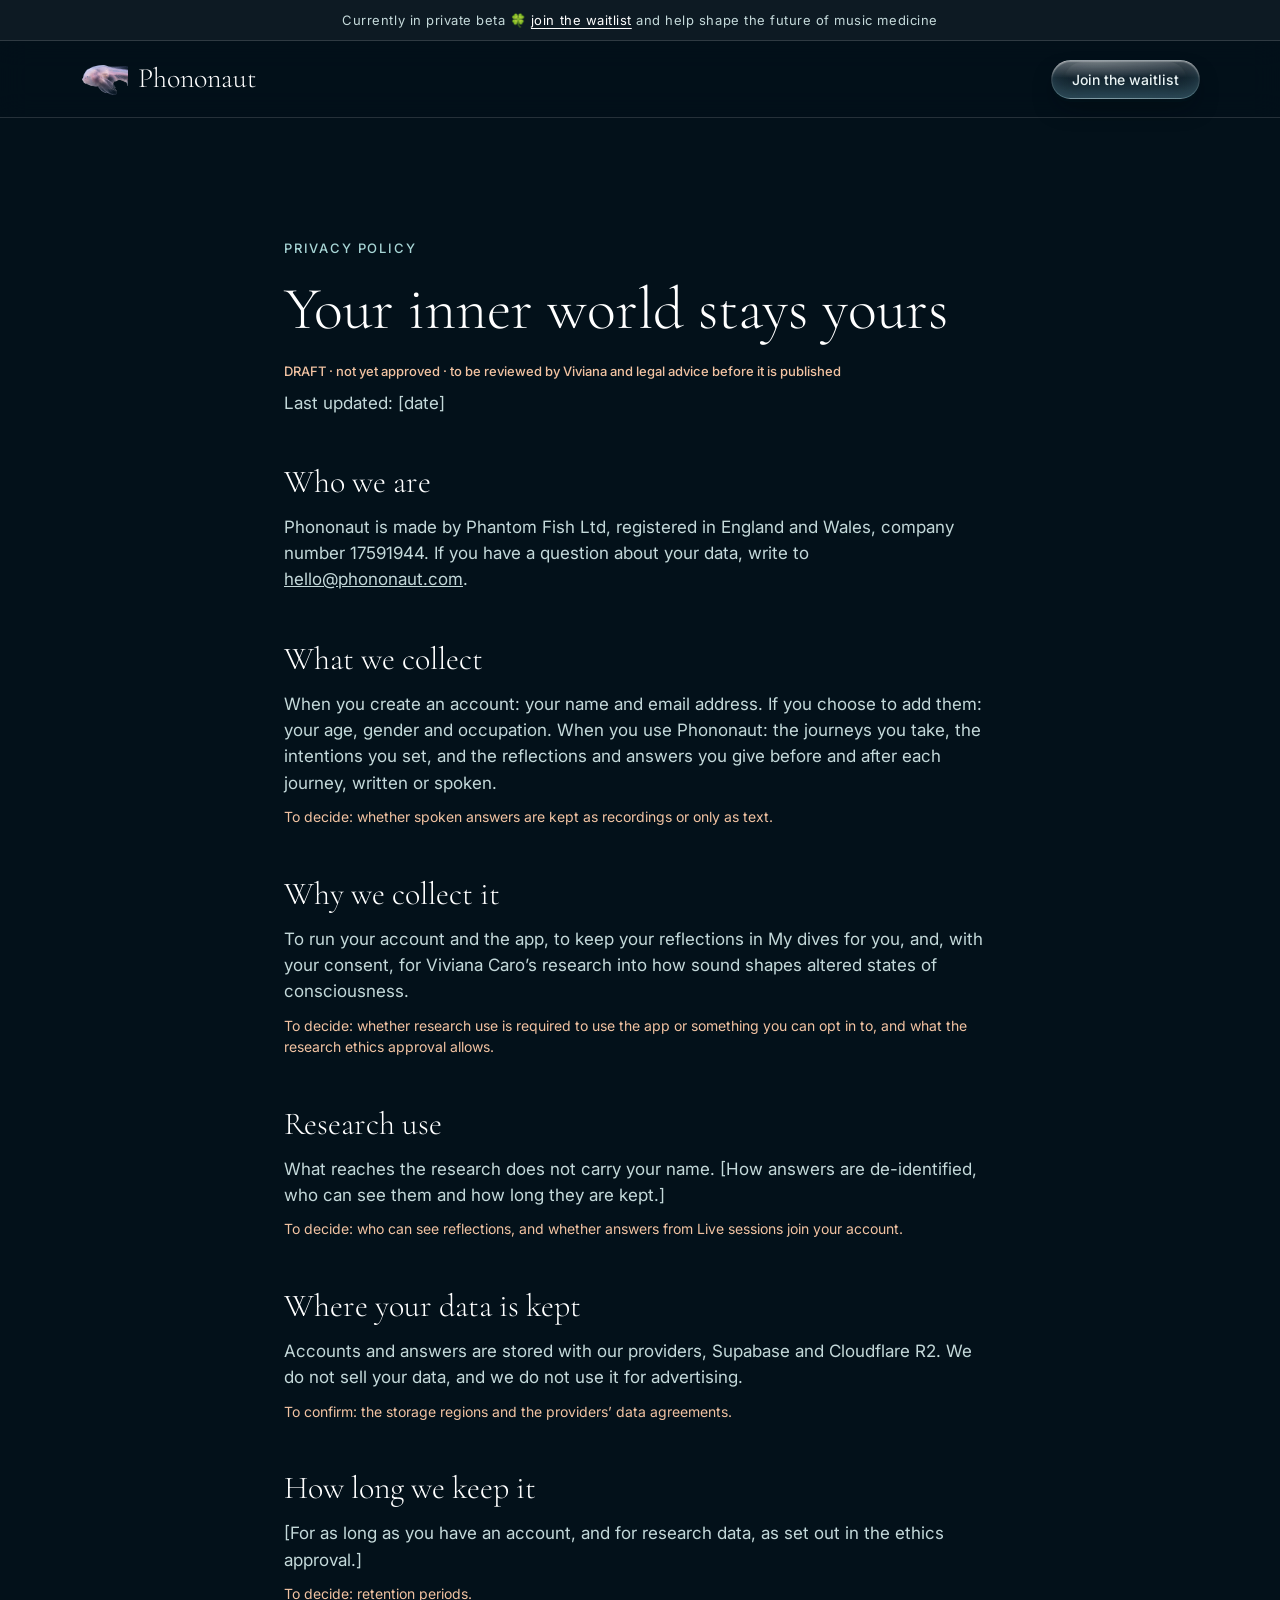
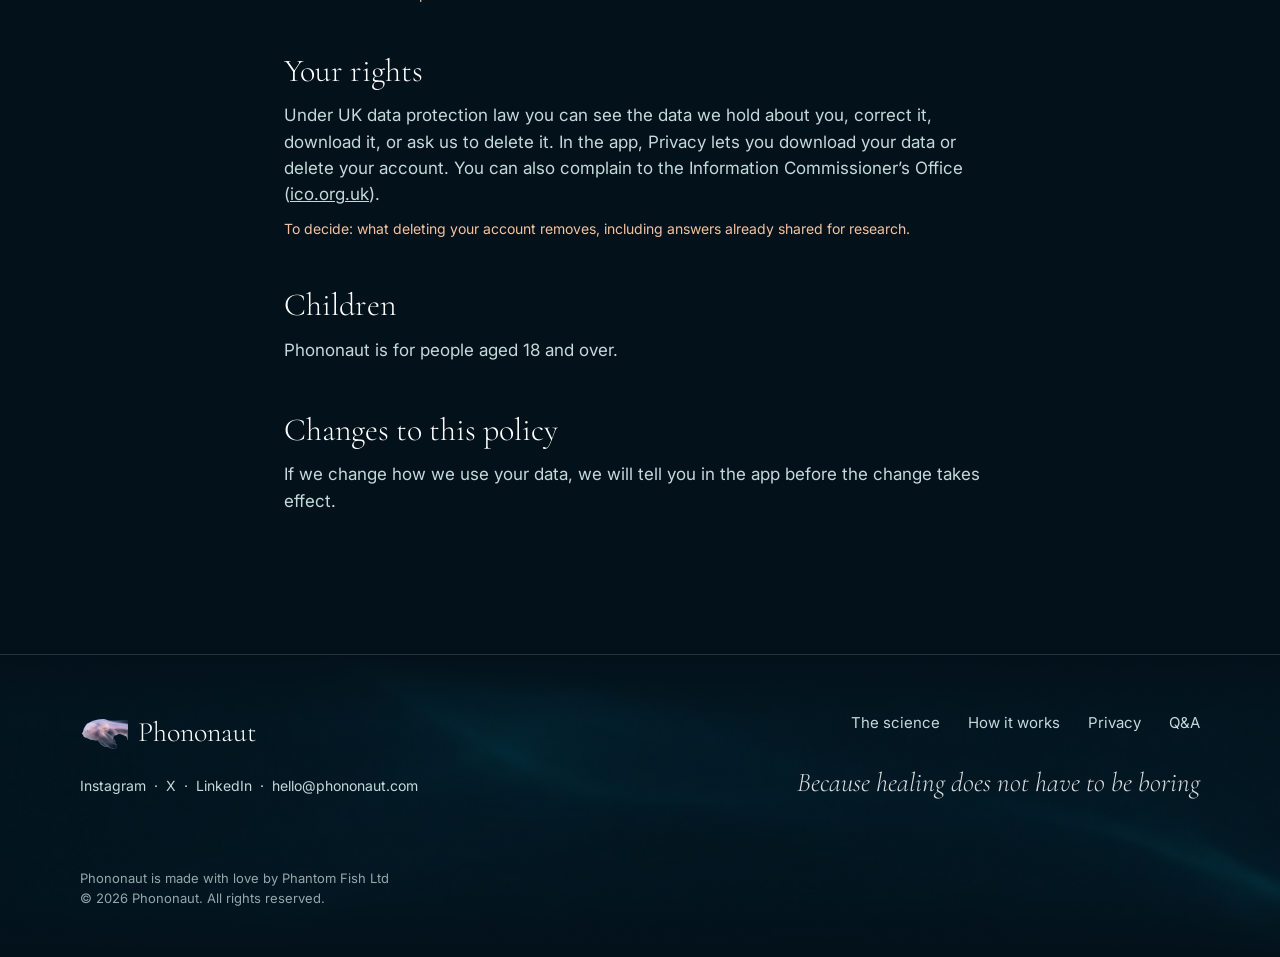
==== privacy.html @ af829df3 "Ripples on the hero's water: rings from a click, soft ones following the pointer" ====
<!doctype html>
<html lang="en-GB">
<head>
  <meta charset="utf-8">
  <meta name="viewport" content="width=device-width, initial-scale=1">
  <title>Privacy policy · Phononaut</title>
  <meta name="description" content="How Phononaut looks after your data.">
  <link rel="icon" href="images/half-fish.png">
  <link rel="preconnect" href="https://fonts.googleapis.com">
  <link rel="preconnect" href="https://fonts.gstatic.com" crossorigin>
  <link href="https://fonts.googleapis.com/css2?family=Cormorant+Garamond:ital,wght@0,300;1,300&family=Inter:wght@400;500&display=swap" rel="stylesheet">
  <link rel="stylesheet" href="styles.css?v=1795515883">
</head>
<body>

  <p class="banner">Currently in private beta 🍀 <a href="https://acousticstates.com/#waitlist">join the waitlist</a> and help shape the future of music medicine</p>

  <header class="nav">
    <div class="nav__inner">
      <a class="logo" href="index.html" aria-label="Phononaut, home">
        <img src="images/half-fish.png" alt="" width="48" height="32">
        <span>Phononaut</span>
      </a>
      <button type="button" class="button button--small" data-signup="waitlist">Join the waitlist</button>
    </div>
  </header>

  <main>

    <article class="policy">
      <p class="eyebrow">Privacy policy</p>
      <h1>Your inner world stays yours</h1>
      <p class="draft-flag">DRAFT · not yet approved · to be reviewed by Viviana and legal advice before it is published</p>
      <p style="margin-top:8px">Last updated: [date]</p>
      <h2>Who we are</h2>
      <p>Phononaut is made by Phantom Fish Ltd, registered in England and Wales, company number 17591944. If you have a question about your data, write to <a href="mailto:hello@phononaut.com">hello@phononaut.com</a>.</p>
      <h2>What we collect</h2>
      <p>When you create an account: your name and email address. If you choose to add them: your age, gender and occupation. When you use Phononaut: the journeys you take, the intentions you set, and the reflections and answers you give before and after each journey, written or spoken.</p>
      <p class="note">To decide: whether spoken answers are kept as recordings or only as text.</p>
      <h2>Why we collect it</h2>
      <p>To run your account and the app, to keep your reflections in My dives for you, and, with your consent, for Viviana Caro’s research into how sound shapes altered states of consciousness.</p>
      <p class="note">To decide: whether research use is required to use the app or something you can opt in to, and what the research ethics approval allows.</p>
      <h2>Research use</h2>
      <p>What reaches the research does not carry your name. [How answers are de-identified, who can see them and how long they are kept.]</p>
      <p class="note">To decide: who can see reflections, and whether answers from Live sessions join your account.</p>
      <h2>Where your data is kept</h2>
      <p>Accounts and answers are stored with our providers, Supabase and Cloudflare R2. We do not sell your data, and we do not use it for advertising.</p>
      <p class="note">To confirm: the storage regions and the providers’ data agreements.</p>
      <h2>How long we keep it</h2>
      <p>[For as long as you have an account, and for research data, as set out in the ethics approval.]</p>
      <p class="note">To decide: retention periods.</p>
      <h2>Your rights</h2>
      <p>Under UK data protection law you can see the data we hold about you, correct it, download it, or ask us to delete it. In the app, Privacy lets you download your data or delete your account. You can also complain to the Information Commissioner’s Office (<a href="https://ico.org.uk">ico.org.uk</a>).</p>
      <p class="note">To decide: what deleting your account removes, including answers already shared for research.</p>
      <h2>Children</h2>
      <p>Phononaut is for people aged 18 and over.</p>
      <h2>Changes to this policy</h2>
      <p>If we change how we use your data, we will tell you in the app before the change takes effect.</p>
    </article>
  </main>

  <footer class="footer">
    <div class="footer__inner">
      <div>
        <a class="logo" href="index.html"><img src="images/half-fish.png" alt="" width="48" height="32"><span>Phononaut</span></a>
        <p class="footer__social"><a href="#">Instagram</a> &nbsp;·&nbsp; <a href="#">X</a> &nbsp;·&nbsp; <a href="#">LinkedIn</a> &nbsp;·&nbsp; <a href="mailto:hello@phononaut.com">hello@phononaut.com</a></p>
      </div>
      <div class="footer__right">
        <nav class="footer__cols" aria-label="Footer">
        <div class="footer__links"><a href="index.html#science">The science</a><a href="index.html#how">How it works</a><a href="privacy.html">Privacy</a><a href="qa.html">Q&amp;A</a></div>
      </nav>
        <p class="footer__tagline">Because healing does not have to be boring</p>
      </div>
      <p class="footer__company">Phononaut is made with love by Phantom Fish Ltd<br>© 2026 Phononaut. All rights reserved.</p>
    </div>
  </footer>


  <dialog class="signup" id="signup" aria-labelledby="signup-title">
    <form class="signup__form" id="signup-form" action="https://formspree.io/f/moedpyzq" method="POST" novalidate>
      <button type="button" class="signup__close" id="signup-close" aria-label="Close">×</button>
      <p class="eyebrow" id="signup-eyebrow">Private beta</p>
      <h2 id="signup-title">Join the waitlist</h2>
      <p class="signup__lead" id="signup-lead">Leave your email and we’ll let you know when there is a place for you.</p>
      <input type="hidden" name="list" id="signup-list" value="Waitlist">
      <input type="hidden" name="_subject" id="signup-subject" value="New Phononaut waitlist sign-up">
      <label class="signup__label" for="signup-email">Email</label>
      <input class="signup__input" type="email" id="signup-email" name="email" autocomplete="email" required placeholder="you@example.com">
      <p class="signup__error" id="signup-error" role="alert"></p>
      <button class="button signup__submit" type="submit" id="signup-submit">Join the waitlist</button>
      <p class="signup__done" id="signup-done" role="status" hidden>Thank you, you’re on the list.</p>
    </form>
  </dialog>
  <script src="script.js?v=1795515883"></script>
</body>
</html>
---- styles.css ----
/* Phononaut · built from the Figma frame "Option no video" (page "Final Websites"). */

:root {
  --sea: #03111a;
  --sea-2: #061a26;
  --card: rgba(8, 26, 36, .62);
  --line: rgba(255, 255, 255, .14);
  --white: #ffffff;
  --body: #c4d9da;
  --accent: #a8d6d6;
  --draft: #f2c3a2;
  --serif: "Cormorant Garamond", Georgia, serif;
  --sans: "Inter", system-ui, sans-serif;
  --wide: 1240px;
}

* { box-sizing: border-box; }
html { scroll-behavior: smooth; }
body {
  margin: 0;
  background: var(--sea);
  color: var(--body);
  font-family: var(--sans);
  font-size: 17px;
  line-height: 1.55;
  -webkit-font-smoothing: antialiased;
  overflow-x: hidden;
}
h1, h2, h3, p { margin: 0; font-weight: 400; }
h1, h2, h3 { font-family: var(--serif); font-weight: 300; color: var(--white); line-height: 1.12; }
a { color: inherit; }
img { display: block; max-width: 100%; height: auto; }
em { font-style: italic; }
.inline-link { color: var(--accent); text-underline-offset: 3px; text-decoration-color: rgba(168,214,214,.5); }
.inline-link:hover { text-decoration-color: var(--accent); }

.wrap { width: 100%; max-width: var(--wide); margin: 0 auto; padding: 0 24px; }
.eyebrow { font-size: 13px; font-weight: 500; letter-spacing: .14em; text-transform: uppercase; color: var(--accent); }
.centre { text-align: center; }
.section { padding: 140px 0; }
.section__head { display: flex; flex-direction: column; align-items: center; gap: 18px; text-align: center; margin-bottom: 64px; }
.section__head h2 { font-size: 52px; }
.section__head p { max-width: 820px; font-size: 18px; }

/* Buttons */
.buttons { display: flex; flex-wrap: wrap; gap: 12px; }
.button, .arrow, .faq-toggle__arrow {
  --glass:
    radial-gradient(60% 50% at 30% 0%, rgba(255,255,255,.18), rgba(255,255,255,0) 100%),
    linear-gradient(to bottom, rgba(255,255,255,.22) 0%, rgba(191,235,242,.06) 45%, rgba(153,217,229,.12) 100%);
}
.button {
  position: relative;
  display: inline-flex; align-items: center; gap: 8px;
  padding: 14px 26px; border-radius: 999px;
  font-size: 16px; font-weight: 500; text-decoration: none; white-space: nowrap;
  color: #eaf4f5;
  background: var(--glass);
  border: 1px solid transparent;
  background-clip: padding-box;
  backdrop-filter: blur(28px) saturate(140%); -webkit-backdrop-filter: blur(28px) saturate(140%);
  --depth:
    inset 0 1px 1px rgba(255,255,255,.3),
    inset 0 -6px 14px rgba(153,229,255,.14),
    0 3px 0 rgba(0,20,30,.45),
    0 12px 24px -8px rgba(0,8,14,.6);
  box-shadow: var(--depth);
  transition: transform .15s ease, box-shadow .15s ease, background .2s ease;
}
/* a glossy highlight across the top half, like a curved glass lens */
.button::after, .arrow::after {
  content: ""; position: absolute; left: 8%; right: 8%; top: 1px; height: 52%; border-radius: 999px 999px 60% 60% / 999px 999px 40% 40%; pointer-events: none;
  background: linear-gradient(to bottom, rgba(255,255,255,.07), rgba(255,255,255,0) 80%);
}
.button:active, .arrow:active { transform: translateY(3px); box-shadow: inset 0 2px 1px rgba(255,255,255,.4), inset 0 -2px 6px rgba(0,30,45,.5), 0 1px 0 rgba(0,20,30,.55), 0 6px 14px -6px rgba(0,8,14,.7); }
/* the glass edge: bright at the top, fading, with a cool glint at the bottom */
.button::before, .arrow::before {
  content: ""; position: absolute; inset: -1px; border-radius: inherit; padding: 1px; pointer-events: none;
  background: linear-gradient(to bottom, rgba(255,255,255,.55), rgba(255,255,255,.12) 50%, rgba(178,242,255,.35));
  -webkit-mask: linear-gradient(#000 0 0) content-box, linear-gradient(#000 0 0); -webkit-mask-composite: xor; mask-composite: exclude;
}
button.button { font-family: inherit; cursor: pointer; }
.button:hover { transform: translateY(-2px); box-shadow: var(--depth), 0 0 22px rgba(153,229,255,.18); }
/* the main action is a brighter glass */
.button:not(.button--outline) { background: radial-gradient(60% 50% at 30% 0%, rgba(255,255,255,.2), rgba(255,255,255,0) 100%), linear-gradient(to bottom, rgba(255,255,255,.26) 0%, rgba(191,235,242,.1) 45%, rgba(153,217,229,.18) 100%); }
.button--small { padding: 10px 20px; font-size: 14px; }
.button:focus-visible, .arrow:focus-visible, summary:focus-visible { outline: 2px solid var(--accent); outline-offset: 3px; }

/* Banner and menu bar */
.banner { text-align: center; font-size: 13px; letter-spacing: .04em; color: var(--body); padding: 10px 16px; background: rgba(255,255,255,.04); border-bottom: 1px solid var(--line); }
.banner a { color: var(--white); text-underline-offset: 3px; }
.nav { position: sticky; top: 0; z-index: 20; background: rgba(3, 17, 26, .82); backdrop-filter: blur(14px); -webkit-backdrop-filter: blur(14px); border-bottom: 1px solid var(--line); }
.nav__inner { display: flex; align-items: center; justify-content: space-between; height: 76px; max-width: 1440px; margin: 0 auto; padding: 0 80px; }
.logo { display: inline-flex; align-items: center; gap: 10px; text-decoration: none; }
.logo img { width: 48px; }
.logo span { font-family: var(--serif); font-weight: 300; font-size: 28px; color: var(--white); }

/* Hero */
.hero { position: relative; min-height: 820px; display: flex; align-items: center; overflow: hidden; background: url("images/water.jpg?v=1795513980") center / cover no-repeat; }
.hero__ripple { position: absolute; inset: 0; width: 100%; height: 100%; z-index: 0; display: block; }
.hero__phones { position: absolute; inset: 0; z-index: 1; pointer-events: none; background: url("images/hero-phones.png?v=2") right -30px center / auto 96% no-repeat; }
.hero::after { z-index: 1; }
.hero__words { z-index: 2 !important; }
.hero::after { content: ""; position: absolute; inset: auto 0 0 0; height: 260px; background: linear-gradient(to bottom, rgba(3,17,26,0), var(--sea)); pointer-events: none; }
.hero__words { position: relative; z-index: 1; max-width: 1440px; width: 100%; margin: 0 auto; padding: 0 80px; }
.hero h1 { font-size: 76px; max-width: 700px; }
.hero__sub { margin: 22px 0 36px; font-size: 21px; }

/* Science moments */
.lead { font-size: 56px; text-align: center; padding-top: 120px; }
.science { position: relative; padding: 90px 0 140px; }
.science__grid { display: grid; grid-template-columns: 1fr 1fr; gap: 88px; align-items: stretch; }
.science__felt { display: flex; flex-direction: column; padding-top: 44px; }
.science__felt h3 { font-size: 34px; line-height: 1.2; margin-bottom: 0; }
.science__moment { font-family: var(--serif); font-weight: 300; font-size: 56px; line-height: 1.1; color: var(--white); margin-top: 24px; display: flex; align-items: flex-start; }
.science__felt .progress { margin-top: auto; }
.progress { display: flex; align-items: center; gap: 22px; margin-top: 36px; font-size: 13px; }
.progress__dashes { display: flex; gap: 6px; flex: none; width: 74px; }
#count { display: inline-block; flex: none; width: 4.4em; font-variant-numeric: tabular-nums; white-space: nowrap; }
.progress__dashes span { width: 10px; height: 2px; background: rgba(255,255,255,.3); transition: width .3s ease, background .3s ease; }
.progress__dashes span.is-on { width: 26px; background: var(--white); }
.arrows { display: flex; gap: 10px; margin-left: 20px; }
.arrow { position: relative; width: 40px; height: 40px; border-radius: 50%; border: 0; background: var(--glass); backdrop-filter: blur(28px); -webkit-backdrop-filter: blur(28px); --depth: inset 0 1px 1px rgba(255,255,255,.3), inset 0 -6px 14px rgba(153,229,255,.14), 0 3px 0 rgba(0,20,30,.45), 0 10px 20px -8px rgba(0,8,14,.6); box-shadow: var(--depth); color: #eaf4f5; font-size: 18px; cursor: pointer; }
.arrow:hover { box-shadow: var(--depth), 0 0 18px rgba(153,229,255,.2); }
.deck { position: relative; display: flex; }
.deck .card { flex: 1; display: flex; flex-direction: column; }
.card__science { flex: 1; }
.link-arrow { position: absolute; z-index: 2; left: -72px; top: 146px; width: 85px; height: 18px; color: var(--white); opacity: .9; }
.card { position: relative; z-index: 1; padding: 44px 48px; border-radius: 24px; border: 0;
  background:
    radial-gradient(70% 45% at 25% 0%, rgba(255,255,255,.14), rgba(255,255,255,0) 100%),
    linear-gradient(to bottom, rgba(120,190,210,.20) 0%, rgba(20,48,62,.78) 40%, rgba(12,34,46,.88) 100%);
  backdrop-filter: blur(24px) saturate(140%); -webkit-backdrop-filter: blur(24px) saturate(140%);
  box-shadow:
    inset 0 2px 1px rgba(255,255,255,.35),
    inset 0 -6px 14px rgba(0,30,45,.55),
    inset 0 -18px 30px rgba(153,229,255,.08),
    0 3px 0 rgba(140,205,220,.22),
    0 7px 0 rgba(0,20,30,.6),
    0 30px 50px -14px rgba(0,8,14,.85);
}
.card::before {
  content: ""; position: absolute; inset: 0; border-radius: inherit; padding: 1px; pointer-events: none;
  background: linear-gradient(to bottom, rgba(255,255,255,.6), rgba(255,255,255,.12) 45%, rgba(178,242,255,.35));
  -webkit-mask: linear-gradient(#000 0 0) content-box, linear-gradient(#000 0 0); -webkit-mask-composite: xor; mask-composite: exclude;
}
.card h3 { font-size: 34px; padding-bottom: 22px; border-bottom: 1px solid var(--line); }
.card__science { margin: 24px 0; font-size: 24px; color: var(--accent); min-height: 2.6em; }
.wave { display: flex; align-items: center; gap: 3px; height: 40px; }
.paper { margin-top: 22px; padding-top: 16px; border-top: 1px solid var(--line); font-size: 13px; line-height: 1.5; min-height: 5.6em; }
.paper__label { display: block; margin-bottom: 4px; font-size: 11px; font-weight: 500; letter-spacing: .14em; text-transform: uppercase; color: var(--accent); }
.paper a { color: var(--body); text-decoration: none; }
.paper a:hover { color: var(--white); text-decoration: underline; text-underline-offset: 3px; }
.card { transition: opacity .25s ease, transform .25s ease; }
.card.is-changing { opacity: 0; transform: translateX(16px); }
.wave span { flex: 1; background: rgba(168, 214, 214, .55); border-radius: 2px; }

/* How it works */
.steps { display: flex; flex-direction: column; gap: 24px; }
.step { display: grid; grid-template-columns: 1fr 1.2fr; gap: 24px; }
.step--flip { grid-template-columns: 1.2fr 1fr; }
.step--flip .step__picture { order: 2; }
.step__picture { border-radius: 24px; overflow: hidden; background: var(--sea-2); }
.step__picture img { width: 100%; height: 100%; object-fit: cover; }
.step__picture--print { position: relative; }
.step__picture .fingerprint { position: absolute; left: 50%; top: 50%; width: auto; height: 72%; object-fit: contain; transform: translate(-50%, -50%); filter: drop-shadow(0 0 24px rgba(0, 230, 230, .35)); }
.step__card { display: flex; flex-direction: column; justify-content: center; gap: 18px; padding: 56px; border-radius: 24px; border: 1px solid var(--line); background: var(--card); }
.step__card h3 { font-size: 44px; }
.beta { display: flex; align-items: flex-start; gap: 12px; margin-top: 14px; font-size: 14px; }
.beta__tag { flex: none; padding: 3px 10px; border-radius: 999px; border: 1px solid var(--line); background: rgba(255,255,255,.06); color: var(--white); font-size: 11px; font-weight: 500; letter-spacing: .12em; }

/* Doses */
.doses { display: grid; grid-template-columns: repeat(3, 1fr); gap: 24px; padding: 48px; border-radius: 24px; border: 1px solid var(--line); background: var(--card); text-align: center; }
.dose img { width: 260px; margin: 0 auto 14px; }
.dose h3 { font-size: 34px; }
.dose p { font-size: 15px; margin-top: 8px; }
.dose--soon img, .dose--soon h3 { opacity: .55; }
.soon { display: block; margin-top: 10px; font-size: 11px; letter-spacing: .14em; color: var(--body); }

.statement { padding: 72px 0; text-align: center; }
.statement p { font-family: var(--serif); font-weight: 300; color: var(--white); font-size: 48px; line-height: 1.12; max-width: 1000px; margin: 0 auto; }
.statement--big p { font-size: 64px; }
.statement p.statement__small { margin-top: 22px; font-family: var(--sans); font-size: 18px; line-height: 1.5; color: var(--body); }

/* Photos */
.photos { display: grid; grid-template-columns: repeat(4, 1fr); grid-template-rows: 232px 232px 220px; gap: 16px; }
.photos img { width: 100%; height: 100%; object-fit: cover; border-radius: 18px; }
.photos .big { grid-column: 1 / span 3; grid-row: 1 / span 2; }

/* Voices */
.voices { position: relative; }
.voices__row { display: flex; gap: 24px; overflow-x: auto; scroll-snap-type: x mandatory; padding: 8px max(24px, calc((100vw - var(--wide)) / 2 + 24px)); scrollbar-width: none; scroll-padding-inline: max(24px, calc((100vw - var(--wide)) / 2 + 24px)); }
.voices__row::-webkit-scrollbar { display: none; }
.quote { margin: 0; flex: 0 0 360px; scroll-snap-align: start; display: flex; flex-direction: column; justify-content: space-between; gap: 28px; padding: 32px; border-radius: 24px; border: 1px solid var(--line); background: var(--card); }
.quote p { font-family: var(--serif); font-weight: 300; font-size: 22px; line-height: 1.35; color: var(--white); }
.quote cite { font-style: normal; font-size: 13px; }
.voices__fade { position: absolute; top: 0; right: 0; bottom: 0; width: 200px; background: linear-gradient(to right, rgba(3,17,26,0), var(--sea) 80%); pointer-events: none; }
.voices__fade--left { left: 0; right: auto; background: linear-gradient(to left, rgba(3,17,26,0), var(--sea) 80%); opacity: 0; transition: opacity .3s ease; }
.voices.is-scrolled .voices__fade--left { opacity: 1; }
.voices .arrow { position: absolute; right: 56px; top: 50%; transform: translateY(-50%); width: 56px; height: 56px; font-size: 22px; z-index: 2; }
.voices .arrow--left { right: auto; left: 56px; }
.voices .arrow[disabled] { opacity: .35; cursor: default; }

/* About me */
.about { display: grid; grid-template-columns: 1fr 446px; gap: 40px; align-items: stretch; }
.about__card { padding: 57px; border-radius: 24px; border: 1px solid var(--line); background: var(--card); display: flex; flex-direction: column; gap: 20px; }
.about__card h2 { font-size: 40px; }
.about__card p { font-size: 16px; }
.about__photo { border-radius: 24px; width: 100%; height: 100%; object-fit: cover; }

/* Artists, privacy */
.artists, .privacy { text-align: center; display: flex; flex-direction: column; align-items: center; gap: 20px; }
.artists h2 { font-size: 52px; }
.artists p { max-width: 640px; font-size: 18px; }
.privacy p.lines { font-family: var(--serif); font-weight: 300; color: var(--white); font-size: 44px; line-height: 1.2; }

/* Water across the whole page: each section shows a different part of it */
main > section:not(.hero):not(.wrap), .footer { position: relative; isolation: isolate; }
main > section:not(.hero):not(.wrap)::before, .footer::before {
  content: ""; position: absolute; inset: 0; z-index: -1; pointer-events: none;
  background:
    linear-gradient(to bottom, var(--sea) 0%, rgba(3,17,26,.35) 22%, rgba(3,17,26,.35) 78%, var(--sea) 100%),
    url("images/water.jpg?v=1795513980") var(--wpos, center) / var(--wsize, cover) no-repeat;
  transform: var(--wflip, none);
  opacity: var(--wo, .9);
}
main > section:nth-of-type(4n+1) { --wpos: 15% 25%; --wsize: 140% auto; }
main > section:nth-of-type(4n+2) { --wpos: 75% 60%; --wsize: 130% auto; --wflip: scaleX(-1); }
main > section:nth-of-type(4n+3) { --wpos: 40% 85%; --wsize: 160% auto; --wflip: scaleY(-1); }
main > section:nth-of-type(4n)   { --wpos: 90% 15%; --wsize: 150% auto; --wflip: scale(-1, -1); }
.statement--water, .section--water { --wo: 1; --wsize: cover; --wpos: center; }
.footer { --wpos: 30% 70%; --wsize: 160% auto; --wo: .5; }
.statement--water { padding: 160px 0; }

/* Questions */
.faq-toggle { max-width: 900px; margin: 0 auto; }
#questions { padding-top: 36px; padding-bottom: 120px; }
.faq-toggle > summary { list-style: none; display: flex; justify-content: center; align-items: center; gap: 18px; cursor: pointer; }
.faq-toggle > summary::-webkit-details-marker { display: none; }
.faq-toggle > summary h2 { font-size: 52px; }
.faq-toggle__arrow { font-size: 30px; color: var(--accent); transition: transform .25s ease; }
.faq-toggle > summary:hover .faq-toggle__arrow { transform: translateY(3px); }
.faq-toggle[open] .faq-toggle__arrow { transform: rotate(180deg); }
.faq-toggle[open] > .faq { margin-top: 48px; }
.faq { max-width: 900px; margin: 0 auto; border-top: 1px solid var(--line); }
.faq details { border-bottom: 1px solid var(--line); }
.faq summary { list-style: none; display: flex; justify-content: space-between; align-items: center; gap: 24px; padding: 26px 0; cursor: pointer; font-family: var(--serif); font-weight: 300; font-size: 28px; color: var(--white); }
.faq summary::-webkit-details-marker { display: none; }
.faq summary::after { content: "+"; font-family: var(--sans); font-size: 24px; color: var(--accent); }
.faq details[open] summary::after { content: "–"; }
.faq details p { padding: 0 0 26px; }

/* Closing */
.closing { text-align: center; display: flex; flex-direction: column; align-items: center; gap: 20px; padding: 160px 0 140px; }
.closing__sub { font-family: var(--serif); font-weight: 300; font-size: 34px; color: var(--white); margin-bottom: 12px; }
.closing__sub em { color: var(--accent); font-style: normal; }
.closing .healing { margin: 0; font-family: var(--serif); font-style: normal; font-weight: 300; color: var(--white); font-size: 60px; line-height: 1.12; }

/* Footer */
.footer { border-top: 1px solid var(--line); padding: 56px 0 48px; font-size: 15px; }
.footer__inner { display: grid; grid-template-columns: 1fr auto; gap: 40px; max-width: 1440px; margin: 0 auto; padding: 0 80px; }
.footer__cols { display: grid; grid-template-columns: auto; gap: 72px; }
.footer__cols h4 { margin: 0 0 12px; font-weight: 400; font-size: 15px; color: var(--accent); }
.footer__cols a { display: block; text-decoration: none; margin-bottom: 8px; }
.footer__cols a:hover, .footer__social a:hover { color: var(--white); }
.footer__social { margin-top: 20px; font-size: 14px; }
.footer__social a { text-decoration: none; }
.footer__left { display: flex; flex-direction: column; }
.footer__company { margin-top: auto; padding-top: 24px; font-size: 13px; opacity: .75; line-height: 1.55; }
.footer__cols a:last-child { margin-bottom: 0; }

/* Science and privacy pages */
.page-intro { padding: 140px 0 80px; text-align: center; display: flex; flex-direction: column; align-items: center; gap: 24px; }
.page-intro h1 { font-size: 72px; }
.page-intro p { max-width: 860px; font-size: 19px; }
.moments { display: flex; flex-direction: column; gap: 20px; max-width: 1080px; margin: 0 auto; }
.moment { display: grid; grid-template-columns: 400px 1fr; gap: 64px; padding: 44px 56px; border-radius: 24px; border: 1px solid var(--line); background: var(--card); }
.moment h2 { font-style: italic; font-size: 34px; margin-top: 12px; }
.moment h3 { font-size: 28px; margin: 12px 0; }
.policy { max-width: 760px; margin: 0 auto; padding: 120px 24px 140px; }
.policy h1 { font-size: 60px; margin: 18px 0; }
.policy h2 { font-size: 32px; margin: 48px 0 14px; }
.policy .note { margin-top: 10px; font-size: 14px; color: var(--draft); }
.draft-flag { color: var(--draft); font-size: 13px; font-weight: 500; }

/* Tablet */
@media (max-width: 1180px) {
  .nav__inner, .hero__words, .footer__inner { padding: 0 32px; }
  .step, .step--flip { grid-template-columns: 1fr 1fr; }
  .about { grid-template-columns: 1fr 360px; }
  .science__moment { font-size: 52px; }
}

/* Phone */
@media (max-width: 760px) {
  body { font-size: 16px; }
  .section { padding: 88px 0; }
  .section__head h2, .artists h2 { font-size: 36px; }
  .nav__inner { height: 64px; padding: 0 16px; }
  .logo img { width: 38px; }
  .logo span { font-size: 22px; }
  .nav .button { padding: 9px 16px; font-size: 13px; }
  .hero { min-height: 0; padding: 64px 0 380px; }
  .hero__phones { background-size: auto 360px; background-position: 70% bottom; }
  .hero::before { content: ""; position: absolute; inset: 0 0 auto 0; height: 62%; background: linear-gradient(to bottom, var(--sea) 70%, rgba(3,17,26,0)); }
  .hero__words { padding: 0 16px; }
  .hero h1 { font-size: 44px; }
  .hero__sub { font-size: 18px; }
  .lead { font-size: 38px; padding: 72px 16px 0; }
  .science__grid { grid-template-columns: 1fr; gap: 48px; }
  .science__moment { font-size: 40px; }
  .science__felt { padding-top: 0; }
  .science__felt .progress { margin-top: 24px; }
  .link-arrow { display: none; }
  .statement p.statement__small { font-size: 16px; }
  .card { padding: 32px 26px; }
  .card h3 { font-size: 28px; }
  .step, .step--flip { grid-template-columns: 1fr; }
  .step--flip .step__picture { order: 0; }
  .step__card { padding: 32px 26px; }
  .step__card h3 { font-size: 34px; }
  .doses { grid-template-columns: 1fr; padding: 32px 16px; gap: 36px; }
  .statement p { font-size: 34px; padding: 0 16px; }
  .statement--big p { font-size: 40px; }
  .photos { grid-template-columns: 1fr 1fr; grid-template-rows: 220px 140px 140px 140px; gap: 10px; }
  .photos .big { grid-column: 1 / span 2; grid-row: auto; }
  .quote { flex-basis: 280px; }
  .voices__fade { width: 80px; }
  .voices .arrow { right: 16px; width: 44px; height: 44px; }
  .voices .arrow--left { left: 16px; right: auto; }
  .about { grid-template-columns: 1fr; }
  .about__card { padding: 32px 26px; }
  .about__photo { height: auto; }
  .privacy p.lines { font-size: 32px; }
  .faq summary { font-size: 22px; }
  .closing { padding: 100px 0 100px; }
  .closing__sub { font-size: 26px; }
  .closing .healing { font-size: 34px; margin-top: 64px; padding: 0 16px; }
  .footer__inner { grid-template-columns: 1fr; padding: 0 16px; }
  .footer__cols { grid-template-columns: repeat(2, auto); gap: 32px; }
  .page-intro h1, .policy h1 { font-size: 44px; }
  .moment { grid-template-columns: 1fr; gap: 20px; padding: 32px 26px; }
}

@media (prefers-reduced-motion: reduce) {
  html { scroll-behavior: auto; }
  .button, .progress__dashes span { transition: none; }
}

/* Sign-up form (waitlist and subscribe) */
.signup { width: min(460px, calc(100vw - 32px)); padding: 0; border: 1px solid var(--line); border-radius: 24px; background: #0b2230; color: var(--body); }
.signup::backdrop { background: rgba(1, 8, 12, .72); backdrop-filter: blur(6px); -webkit-backdrop-filter: blur(6px); }
.signup__form { position: relative; display: flex; flex-direction: column; gap: 12px; padding: 44px 40px 40px; }
.signup h2 { font-size: 40px; }
.signup__lead { font-size: 15px; margin-bottom: 10px; }
.signup__label { font-size: 13px; color: var(--accent); letter-spacing: .06em; }
.signup__input { width: 100%; padding: 14px 18px; border-radius: 999px; border: 1px solid rgba(255,255,255,.35); background: rgba(255,255,255,.06); color: var(--white); font: inherit; font-size: 16px; }
.signup__input::placeholder { color: rgba(196,217,218,.55); }
.signup__input:focus { outline: 2px solid var(--accent); outline-offset: 2px; border-color: transparent; }
.signup__input[aria-invalid="true"] { border-color: #f2a2a2; }
.signup__error { min-height: 1.2em; font-size: 14px; color: #f2b8b8; }
.signup__submit { justify-content: center; margin-top: 4px; }
.signup__submit[disabled] { opacity: .6; cursor: wait; }
.signup__done { font-family: var(--serif); font-size: 32px; line-height: 1.2; color: var(--white); text-align: center; padding: 28px 12px 20px; }
.signup [hidden] { display: none !important; }
.signup__close { position: absolute; top: 14px; right: 16px; width: 36px; height: 36px; border: 0; border-radius: 50%; background: transparent; color: var(--body); font-size: 26px; line-height: 1; cursor: pointer; }
.signup__close:hover { background: rgba(255,255,255,.08); color: var(--white); }

/* Collaborator application */
.collab { width: min(560px, calc(100vw - 32px)); max-height: calc(100vh - 40px); overflow-y: auto; }
.collab__fields { display: flex; flex-direction: column; gap: 10px; }
.signup__area { border-radius: 18px; resize: vertical; min-height: 56px; line-height: 1.5; }
.signup__hint { color: var(--body); letter-spacing: 0; opacity: .8; }
.file { display: flex; align-items: center; gap: 14px; cursor: pointer; }
.file__button { padding: 10px 18px; border-radius: 999px; border: 1px solid rgba(255,255,255,.35); background: rgba(255,255,255,.06); color: var(--white); font-size: 14px; white-space: nowrap; }
.file:hover .file__button { background: rgba(255,255,255,.12); }
.file__name { font-size: 14px; overflow: hidden; text-overflow: ellipsis; white-space: nowrap; }
.file__input { position: absolute; width: 1px; height: 1px; opacity: 0; pointer-events: none; }
.file__input:focus-visible + .signup__error { outline: none; }
.file:focus-within .file__button { outline: 2px solid var(--accent); outline-offset: 2px; }

.statement__action { margin-top: 32px; display: flex; justify-content: center; }

/* Testimonies in 3D glass, like the buttons and the science card */
.quote {
  position: relative; border: 0;
  background:
    radial-gradient(70% 40% at 25% 0%, rgba(255,255,255,.12), rgba(255,255,255,0) 100%),
    linear-gradient(to bottom, rgba(120,190,210,.18) 0%, rgba(20,48,62,.74) 40%, rgba(12,34,46,.86) 100%);
  backdrop-filter: blur(22px) saturate(140%); -webkit-backdrop-filter: blur(22px) saturate(140%);
  box-shadow:
    inset 0 2px 1px rgba(255,255,255,.32),
    inset 0 -6px 14px rgba(0,30,45,.55),
    0 3px 0 rgba(140,205,220,.2),
    0 6px 0 rgba(0,20,30,.55),
    0 24px 40px -14px rgba(0,8,14,.8);
}
.quote::before {
  content: ""; position: absolute; inset: 0; border-radius: inherit; padding: 1px; pointer-events: none;
  background: linear-gradient(to bottom, rgba(255,255,255,.55), rgba(255,255,255,.1) 45%, rgba(178,242,255,.3));
  -webkit-mask: linear-gradient(#000 0 0) content-box, linear-gradient(#000 0 0); -webkit-mask-composite: xor; mask-composite: exclude;
}
.voices__row { padding-top: 12px; padding-bottom: 28px; }

.footer__right { display: flex; flex-direction: column; align-items: flex-end; gap: 28px; }
.footer__tagline { font-family: var(--serif); font-style: italic; font-weight: 300; font-size: 27px; color: var(--white); opacity: .85; }
@media (max-width: 760px) { .footer__right { align-items: flex-start; } }

.statement--for { padding: 120px 0 40px; }
.statement--for p { font-size: 44px; max-width: 980px; text-wrap: balance; }
@media (max-width: 760px) { .statement--for { padding: 72px 0 8px; } .statement--for p { font-size: 30px; } }

/* Testimonies drift slowly and continuously, as on acousticstates.com */
.voices__row { overflow: hidden; padding: 12px 0 28px; scroll-snap-type: none; }
.voices__track { display: flex; gap: 24px; width: max-content; padding-left: 24px; animation: testimonialDrift 90s linear infinite; }
.voices__row:hover .voices__track, .voices__row:focus-within .voices__track { animation-play-state: paused; }
@keyframes testimonialDrift { to { transform: translateX(-50%); } }
.voices__fade { width: 160px; }
.voices__fade--left { opacity: 1; }
@media (prefers-reduced-motion: reduce) {
  .voices__row { overflow-x: auto; }
  .voices__track { animation: none; }
}

.footer__links { display: flex; flex-wrap: wrap; gap: 8px 28px; }
.footer__cols .footer__links a { margin-bottom: 0; }
@media (max-width: 760px) { .footer__links { gap: 8px 20px; } }

/* Social icons in the closing */
.socials { display: flex; gap: 14px; justify-content: center; }
.social { position: relative; display: grid; place-items: center; width: 48px; height: 48px; border-radius: 50%; color: #eaf4f5; background: var(--glass); backdrop-filter: blur(20px); -webkit-backdrop-filter: blur(20px); box-shadow: inset 0 1px 1px rgba(255,255,255,.3), inset 0 -6px 14px rgba(153,229,255,.14), 0 3px 0 rgba(0,20,30,.45), 0 10px 20px -8px rgba(0,8,14,.6); transition: transform .15s ease, box-shadow .15s ease; }
.social, .social::before { --glass: radial-gradient(60% 50% at 30% 0%, rgba(255,255,255,.18), rgba(255,255,255,0) 100%), linear-gradient(to bottom, rgba(255,255,255,.22) 0%, rgba(191,235,242,.06) 45%, rgba(153,217,229,.12) 100%); }
.social::before { content: ""; position: absolute; inset: -1px; border-radius: inherit; padding: 1px; pointer-events: none; background: linear-gradient(to bottom, rgba(255,255,255,.55), rgba(255,255,255,.12) 50%, rgba(178,242,255,.35)); -webkit-mask: linear-gradient(#000 0 0) content-box, linear-gradient(#000 0 0); -webkit-mask-composite: xor; mask-composite: exclude; }
.social svg { width: 20px; height: 20px; }
.social:hover { transform: translateY(-2px); box-shadow: inset 0 1px 1px rgba(255,255,255,.35), inset 0 -6px 14px rgba(153,229,255,.2), 0 3px 0 rgba(0,20,30,.45), 0 0 18px rgba(153,229,255,.2), 0 10px 20px -8px rgba(0,8,14,.6); }
.social:active { transform: translateY(2px); }
.social:focus-visible { outline: 2px solid var(--accent); outline-offset: 3px; }

/* Testimony arrows, on top of the drift */
.voices .arrow { position: absolute; top: calc(50% + 40px); transform: translateY(-50%); width: 56px; height: 56px; font-size: 22px; z-index: 3; right: 56px; }
.voices .arrow--left { right: auto; left: 56px; }
@media (max-width: 760px) { .voices .arrow { width: 44px; height: 44px; right: 12px; } .voices .arrow--left { left: 12px; right: auto; } }
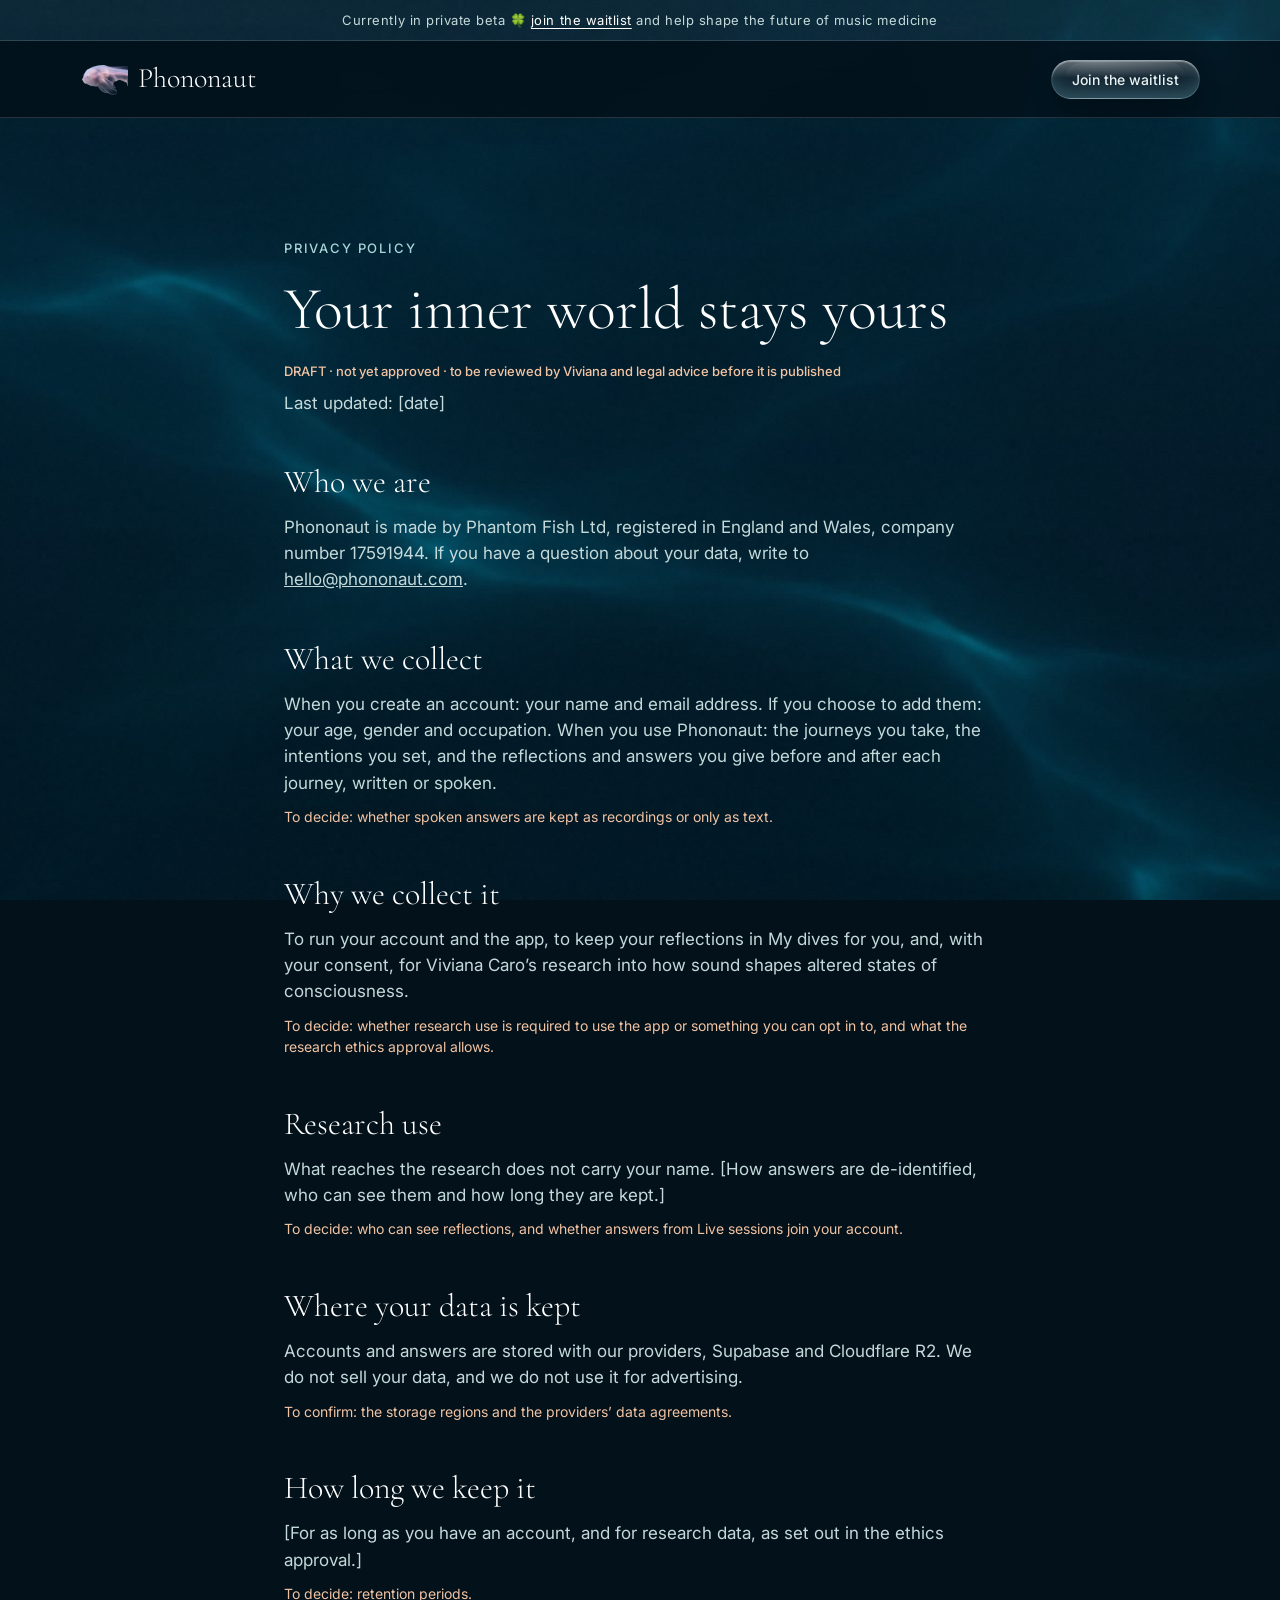
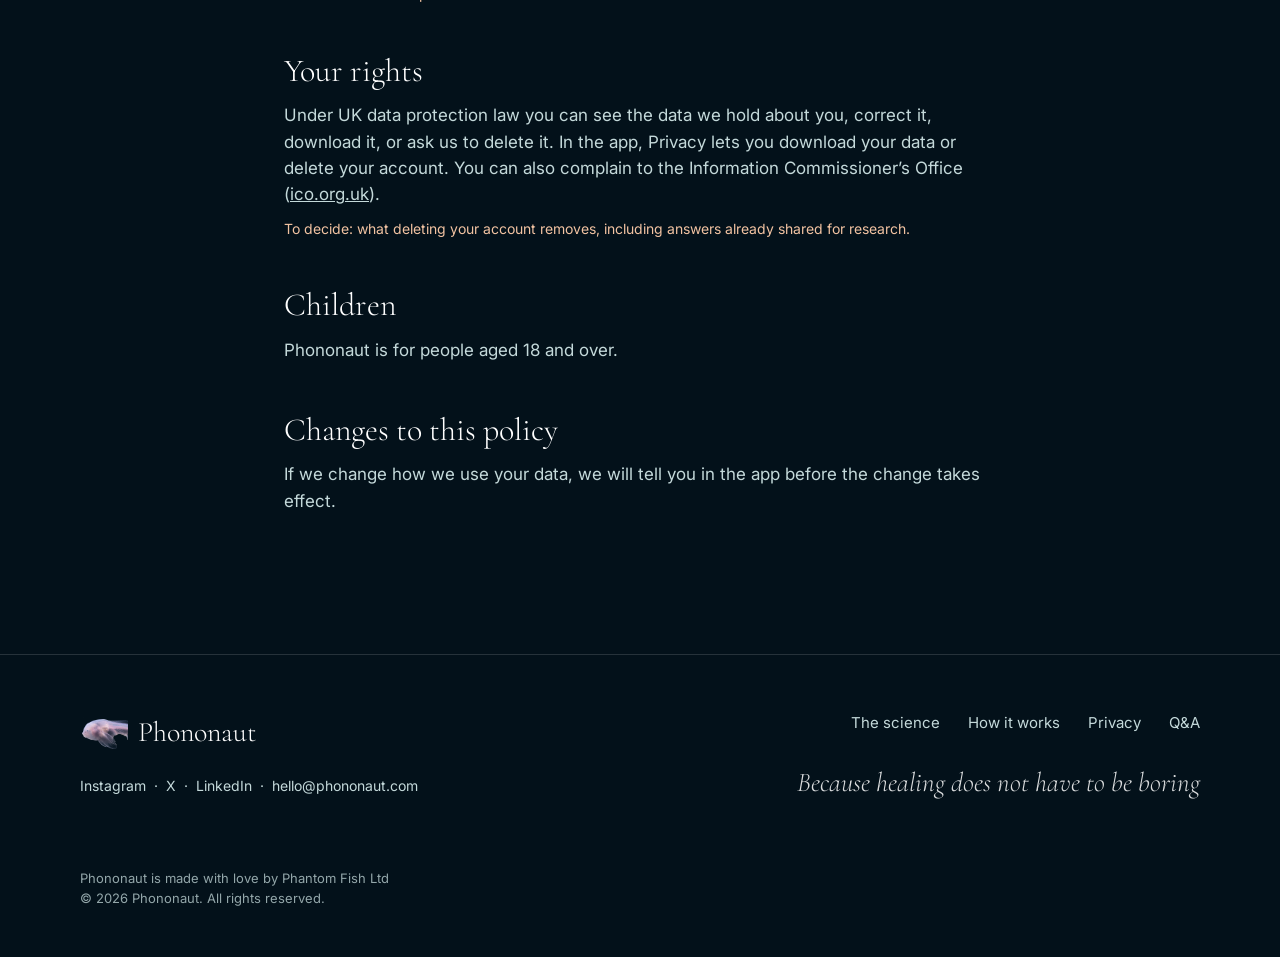
==== commit b45b8094: "One water layer behind the whole page; slower, natural click ripples only on the water, never over p" ====
--- a/privacy.html
+++ b/privacy.html
@@ -9,9 +9,10 @@
   <link rel="preconnect" href="https://fonts.googleapis.com">
   <link rel="preconnect" href="https://fonts.gstatic.com" crossorigin>
   <link href="https://fonts.googleapis.com/css2?family=Cormorant+Garamond:ital,wght@0,300;1,300&family=Inter:wght@400;500&display=swap" rel="stylesheet">
-  <link rel="stylesheet" href="styles.css?v=1795515883">
+  <link rel="stylesheet" href="styles.css?v=1795516463">
 </head>
 <body>
+  <div class="ocean" aria-hidden="true"></div>
 
   <p class="banner">Currently in private beta 🍀 <a href="https://acousticstates.com/#waitlist">join the waitlist</a> and help shape the future of music medicine</p>
 
@@ -91,6 +92,6 @@
       <p class="signup__done" id="signup-done" role="status" hidden>Thank you, you’re on the list.</p>
     </form>
   </dialog>
-  <script src="script.js?v=1795515883"></script>
+  <script src="script.js?v=1795516463"></script>
 </body>
 </html>
--- a/styles.css
+++ b/styles.css
@@ -96,12 +96,11 @@
 .logo span { font-family: var(--serif); font-weight: 300; font-size: 28px; color: var(--white); }
 
 /* Hero */
-.hero { position: relative; min-height: 820px; display: flex; align-items: center; overflow: hidden; background: url("images/water.jpg?v=1795513980") center / cover no-repeat; }
-.hero__ripple { position: absolute; inset: 0; width: 100%; height: 100%; z-index: 0; display: block; }
+.hero { position: relative; min-height: 820px; display: flex; align-items: center; overflow: hidden; background: none; }
 .hero__phones { position: absolute; inset: 0; z-index: 1; pointer-events: none; background: url("images/hero-phones.png?v=2") right -30px center / auto 96% no-repeat; }
 .hero::after { z-index: 1; }
 .hero__words { z-index: 2 !important; }
-.hero::after { content: ""; position: absolute; inset: auto 0 0 0; height: 260px; background: linear-gradient(to bottom, rgba(3,17,26,0), var(--sea)); pointer-events: none; }
+.hero::after { content: none; }
 .hero__words { position: relative; z-index: 1; max-width: 1440px; width: 100%; margin: 0 auto; padding: 0 80px; }
 .hero h1 { font-size: 76px; max-width: 700px; }
 .hero__sub { margin: 22px 0 36px; font-size: 21px; }
@@ -440,3 +439,11 @@
 .voices .arrow { position: absolute; top: calc(50% + 40px); transform: translateY(-50%); width: 56px; height: 56px; font-size: 22px; z-index: 3; right: 56px; }
 .voices .arrow--left { right: auto; left: 56px; }
 @media (max-width: 760px) { .voices .arrow { width: 44px; height: 44px; right: 12px; } .voices .arrow--left { left: 12px; right: auto; } }
+
+/* One ocean behind the whole page: the water stays still while the page moves over it,
+   and ripples spread from where people click on the water (never over pictures or cards). */
+.ocean { position: fixed; inset: 0; z-index: -1; background: var(--sea) url("images/water.jpg?v=3") center / cover no-repeat; }
+.ocean canvas { position: absolute; inset: 0; width: 100%; height: 100%; display: block; }
+body { background: transparent; }
+html { background: var(--sea); }
+main > section:not(.hero):not(.wrap)::before, .footer::before { content: none !important; }
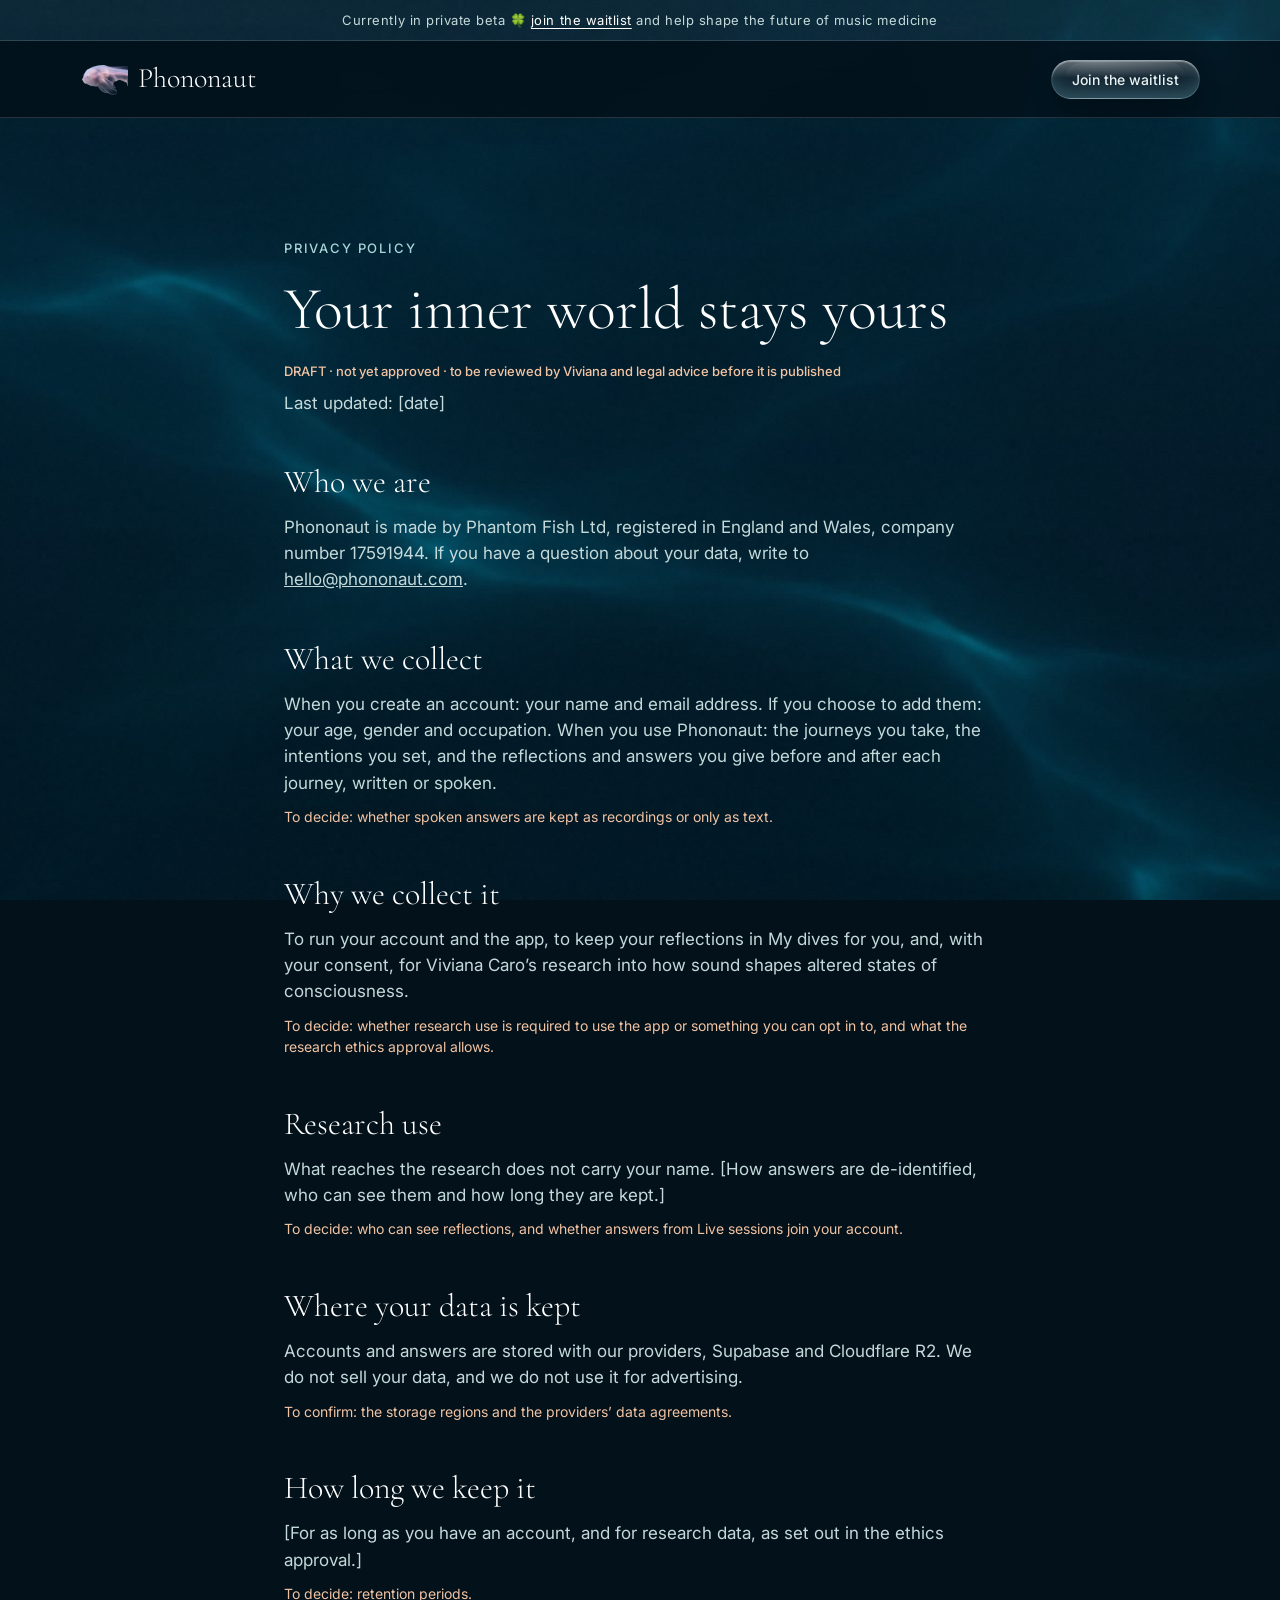
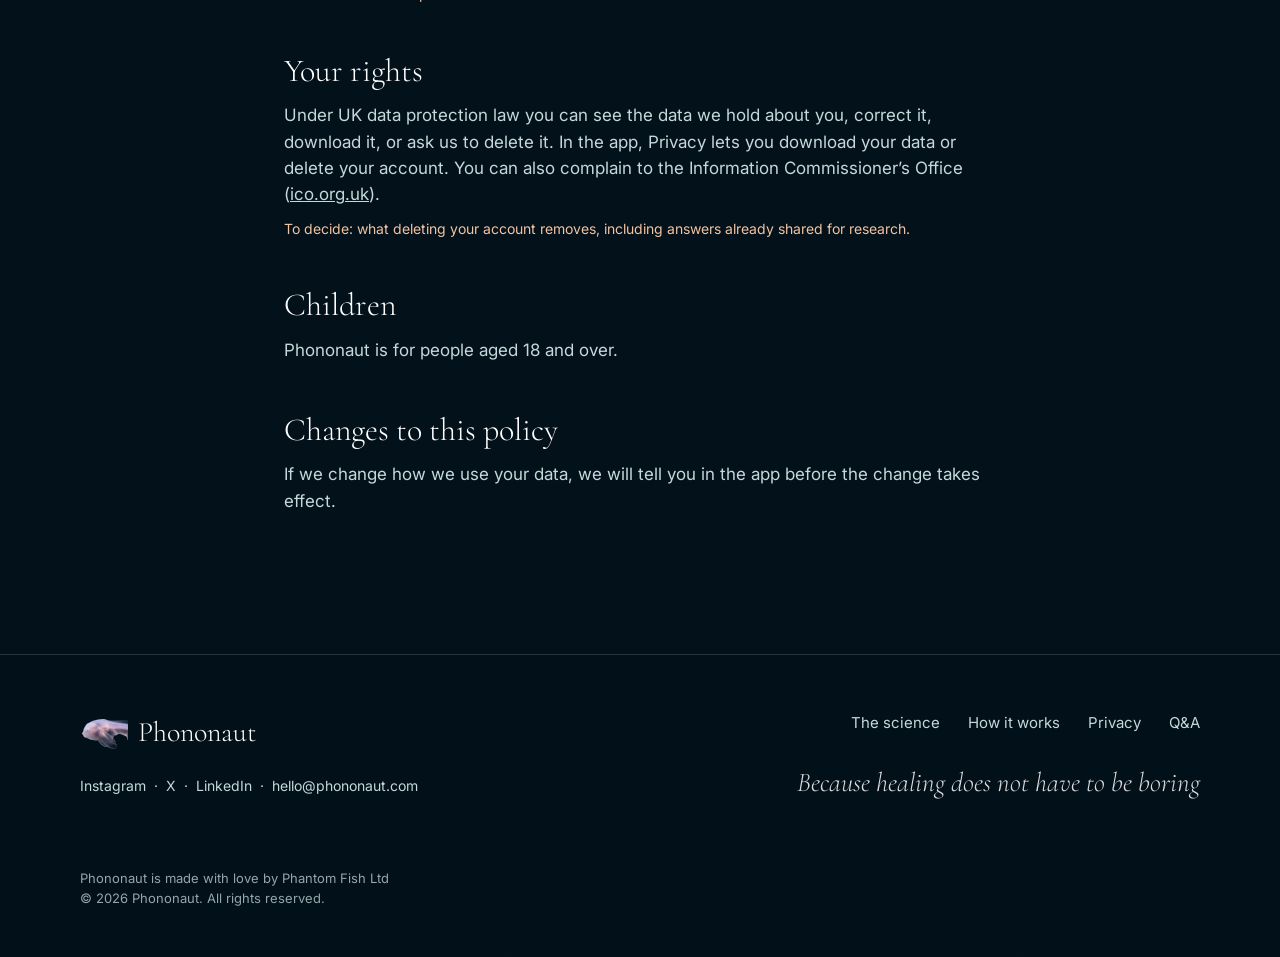
==== commit 9d22757f: "Bring back the dark bands that separate each section, over the rippling water" ====
--- a/privacy.html
+++ b/privacy.html
@@ -9,7 +9,7 @@
   <link rel="preconnect" href="https://fonts.googleapis.com">
   <link rel="preconnect" href="https://fonts.gstatic.com" crossorigin>
   <link href="https://fonts.googleapis.com/css2?family=Cormorant+Garamond:ital,wght@0,300;1,300&family=Inter:wght@400;500&display=swap" rel="stylesheet">
-  <link rel="stylesheet" href="styles.css?v=1795516463">
+  <link rel="stylesheet" href="styles.css?v=1795516679">
 </head>
 <body>
   <div class="ocean" aria-hidden="true"></div>
@@ -92,6 +92,6 @@
       <p class="signup__done" id="signup-done" role="status" hidden>Thank you, you’re on the list.</p>
     </form>
   </dialog>
-  <script src="script.js?v=1795516463"></script>
+  <script src="script.js?v=1795516560"></script>
 </body>
 </html>
--- a/styles.css
+++ b/styles.css
@@ -446,4 +446,8 @@
 .ocean canvas { position: absolute; inset: 0; width: 100%; height: 100%; display: block; }
 body { background: transparent; }
 html { background: var(--sea); }
-main > section:not(.hero):not(.wrap)::before, .footer::before { content: none !important; }
+/* keep each section separate: dark at its top and bottom, the water showing through in the middle */
+main > section:not(.hero):not(.wrap)::before, .footer::before {
+  content: "" !important; background: linear-gradient(to bottom, var(--sea) 0%, rgba(3,17,26,.35) 22%, rgba(3,17,26,.35) 78%, var(--sea) 100%) !important; transform: none !important; opacity: 1 !important;
+}
+.hero::after { content: "" !important; position: absolute; inset: auto 0 0 0; height: 260px; background: linear-gradient(to bottom, rgba(3,17,26,0), var(--sea)); pointer-events: none; z-index: 1; }
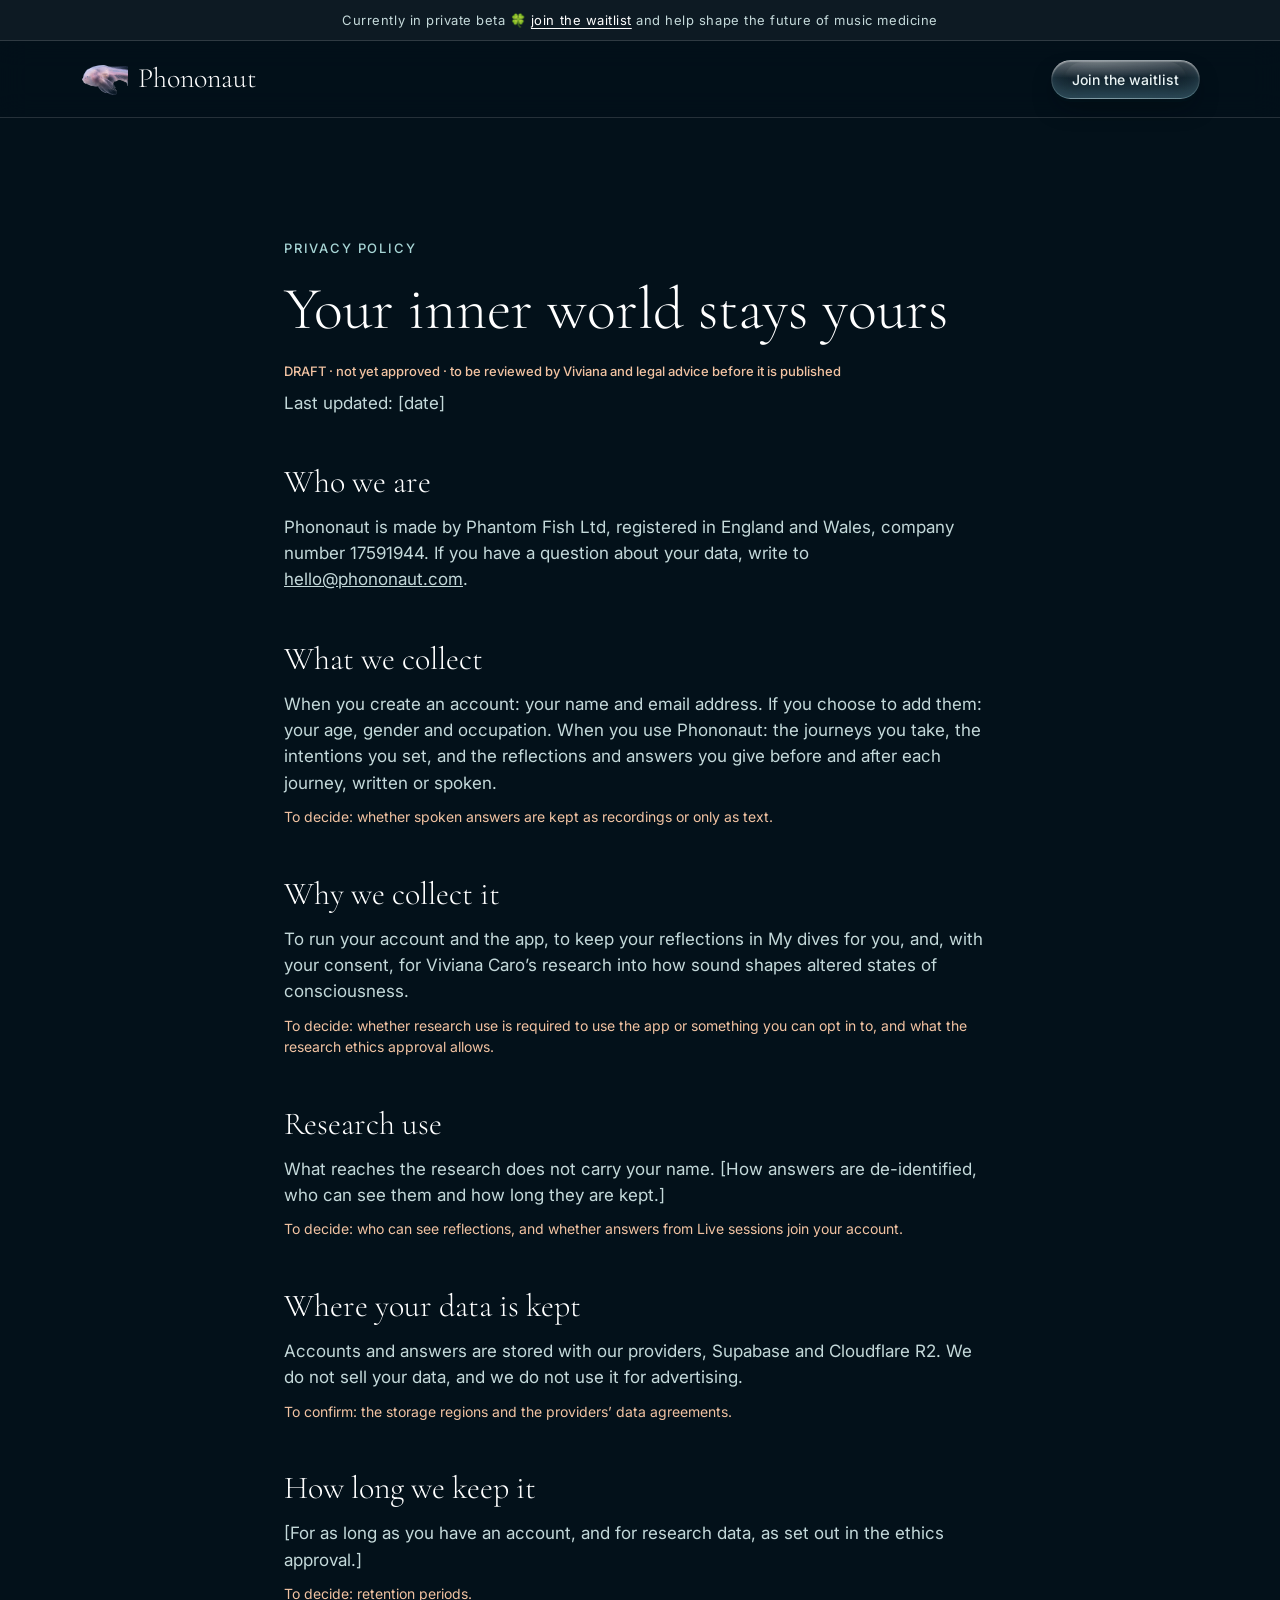
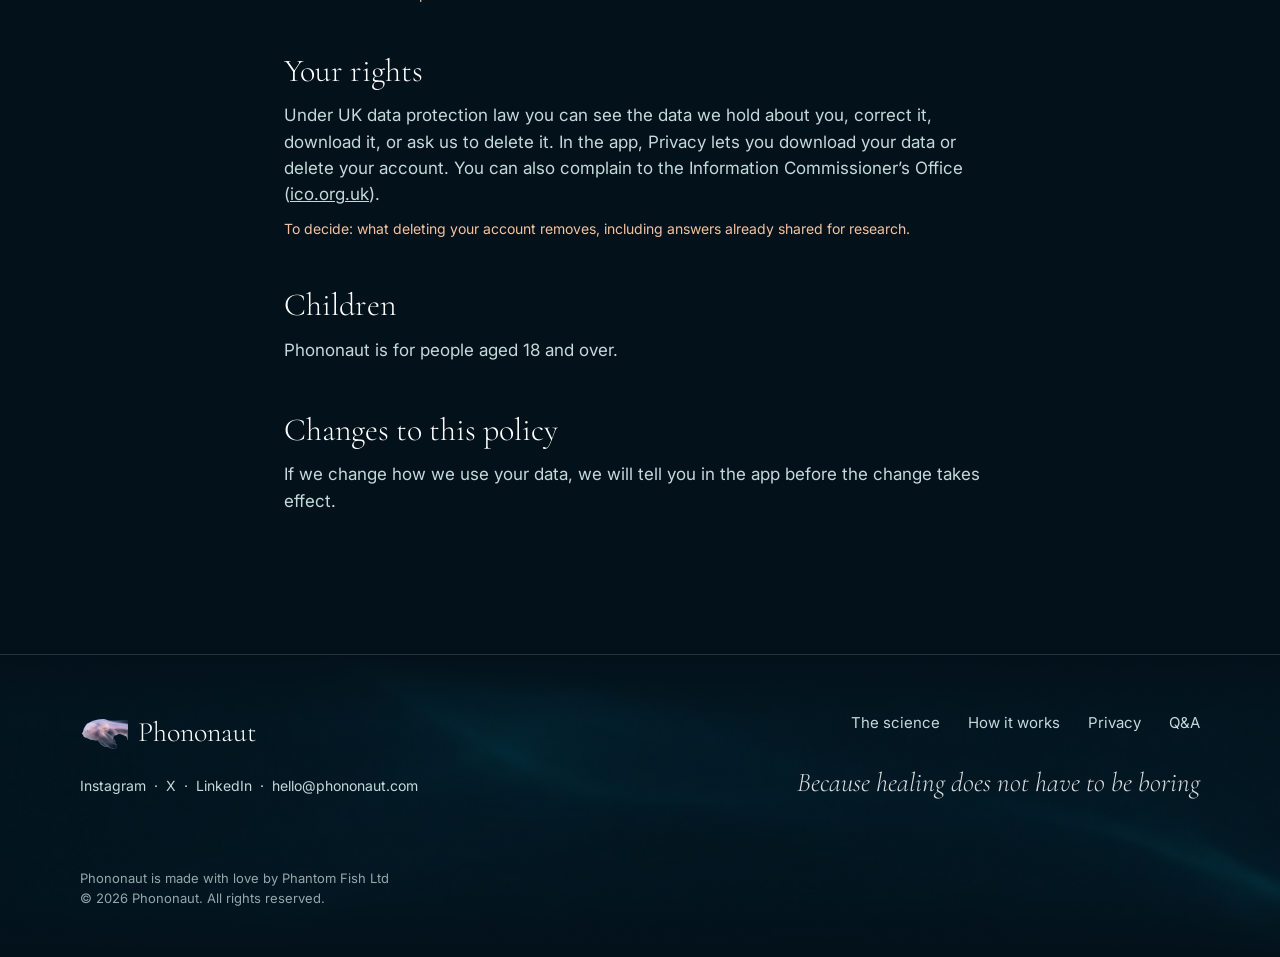
==== commit b3d9b0f7: "Remove the ripples and go back to the page as it was before them" ====
--- a/privacy.html
+++ b/privacy.html
@@ -9,10 +9,9 @@
   <link rel="preconnect" href="https://fonts.googleapis.com">
   <link rel="preconnect" href="https://fonts.gstatic.com" crossorigin>
   <link href="https://fonts.googleapis.com/css2?family=Cormorant+Garamond:ital,wght@0,300;1,300&family=Inter:wght@400;500&display=swap" rel="stylesheet">
-  <link rel="stylesheet" href="styles.css?v=1795516679">
+  <link rel="stylesheet" href="styles.css?v=1795516985">
 </head>
 <body>
-  <div class="ocean" aria-hidden="true"></div>
 
   <p class="banner">Currently in private beta 🍀 <a href="https://acousticstates.com/#waitlist">join the waitlist</a> and help shape the future of music medicine</p>
 
@@ -92,6 +91,6 @@
       <p class="signup__done" id="signup-done" role="status" hidden>Thank you, you’re on the list.</p>
     </form>
   </dialog>
-  <script src="script.js?v=1795516560"></script>
+  <script src="script.js?v=1795516985"></script>
 </body>
 </html>
--- a/styles.css
+++ b/styles.css
@@ -96,11 +96,8 @@
 .logo span { font-family: var(--serif); font-weight: 300; font-size: 28px; color: var(--white); }
 
 /* Hero */
-.hero { position: relative; min-height: 820px; display: flex; align-items: center; overflow: hidden; background: none; }
-.hero__phones { position: absolute; inset: 0; z-index: 1; pointer-events: none; background: url("images/hero-phones.png?v=2") right -30px center / auto 96% no-repeat; }
-.hero::after { z-index: 1; }
-.hero__words { z-index: 2 !important; }
-.hero::after { content: none; }
+.hero { position: relative; min-height: 820px; display: flex; align-items: center; background: url("images/hero-phones.png?v=2") right -30px center / auto 96% no-repeat, url("images/water.jpg?v=1795513980") center / cover no-repeat; }
+.hero::after { content: ""; position: absolute; inset: auto 0 0 0; height: 260px; background: linear-gradient(to bottom, rgba(3,17,26,0), var(--sea)); pointer-events: none; }
 .hero__words { position: relative; z-index: 1; max-width: 1440px; width: 100%; margin: 0 auto; padding: 0 80px; }
 .hero h1 { font-size: 76px; max-width: 700px; }
 .hero__sub { margin: 22px 0 36px; font-size: 21px; }
@@ -299,8 +296,7 @@
   .logo img { width: 38px; }
   .logo span { font-size: 22px; }
   .nav .button { padding: 9px 16px; font-size: 13px; }
-  .hero { min-height: 0; padding: 64px 0 380px; }
-  .hero__phones { background-size: auto 360px; background-position: 70% bottom; }
+  .hero { min-height: 0; padding: 64px 0 380px; background-size: auto 360px, cover; background-position: 70% bottom, center; }
   .hero::before { content: ""; position: absolute; inset: 0 0 auto 0; height: 62%; background: linear-gradient(to bottom, var(--sea) 70%, rgba(3,17,26,0)); }
   .hero__words { padding: 0 16px; }
   .hero h1 { font-size: 44px; }
@@ -439,15 +435,3 @@
 .voices .arrow { position: absolute; top: calc(50% + 40px); transform: translateY(-50%); width: 56px; height: 56px; font-size: 22px; z-index: 3; right: 56px; }
 .voices .arrow--left { right: auto; left: 56px; }
 @media (max-width: 760px) { .voices .arrow { width: 44px; height: 44px; right: 12px; } .voices .arrow--left { left: 12px; right: auto; } }
-
-/* One ocean behind the whole page: the water stays still while the page moves over it,
-   and ripples spread from where people click on the water (never over pictures or cards). */
-.ocean { position: fixed; inset: 0; z-index: -1; background: var(--sea) url("images/water.jpg?v=3") center / cover no-repeat; }
-.ocean canvas { position: absolute; inset: 0; width: 100%; height: 100%; display: block; }
-body { background: transparent; }
-html { background: var(--sea); }
-/* keep each section separate: dark at its top and bottom, the water showing through in the middle */
-main > section:not(.hero):not(.wrap)::before, .footer::before {
-  content: "" !important; background: linear-gradient(to bottom, var(--sea) 0%, rgba(3,17,26,.35) 22%, rgba(3,17,26,.35) 78%, var(--sea) 100%) !important; transform: none !important; opacity: 1 !important;
-}
-.hero::after { content: "" !important; position: absolute; inset: auto 0 0 0; height: 260px; background: linear-gradient(to bottom, rgba(3,17,26,0), var(--sea)); pointer-events: none; z-index: 1; }
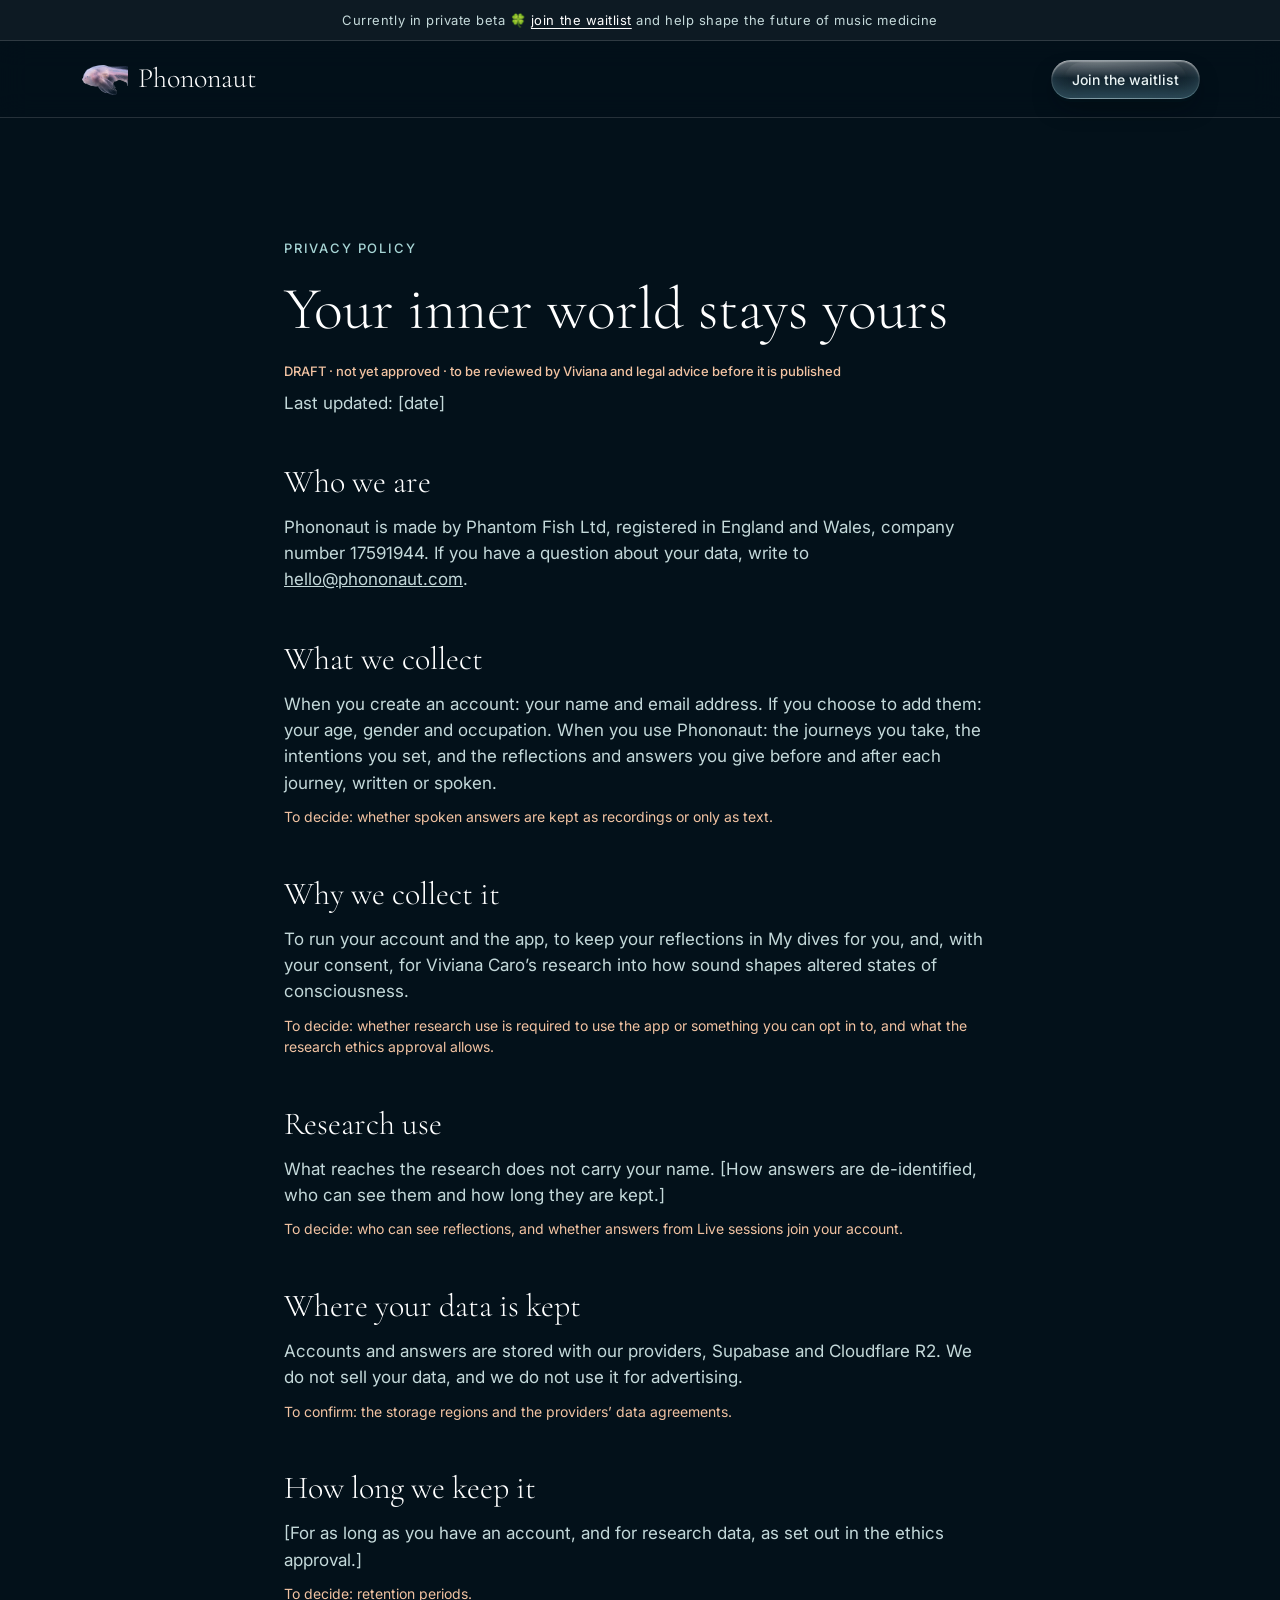
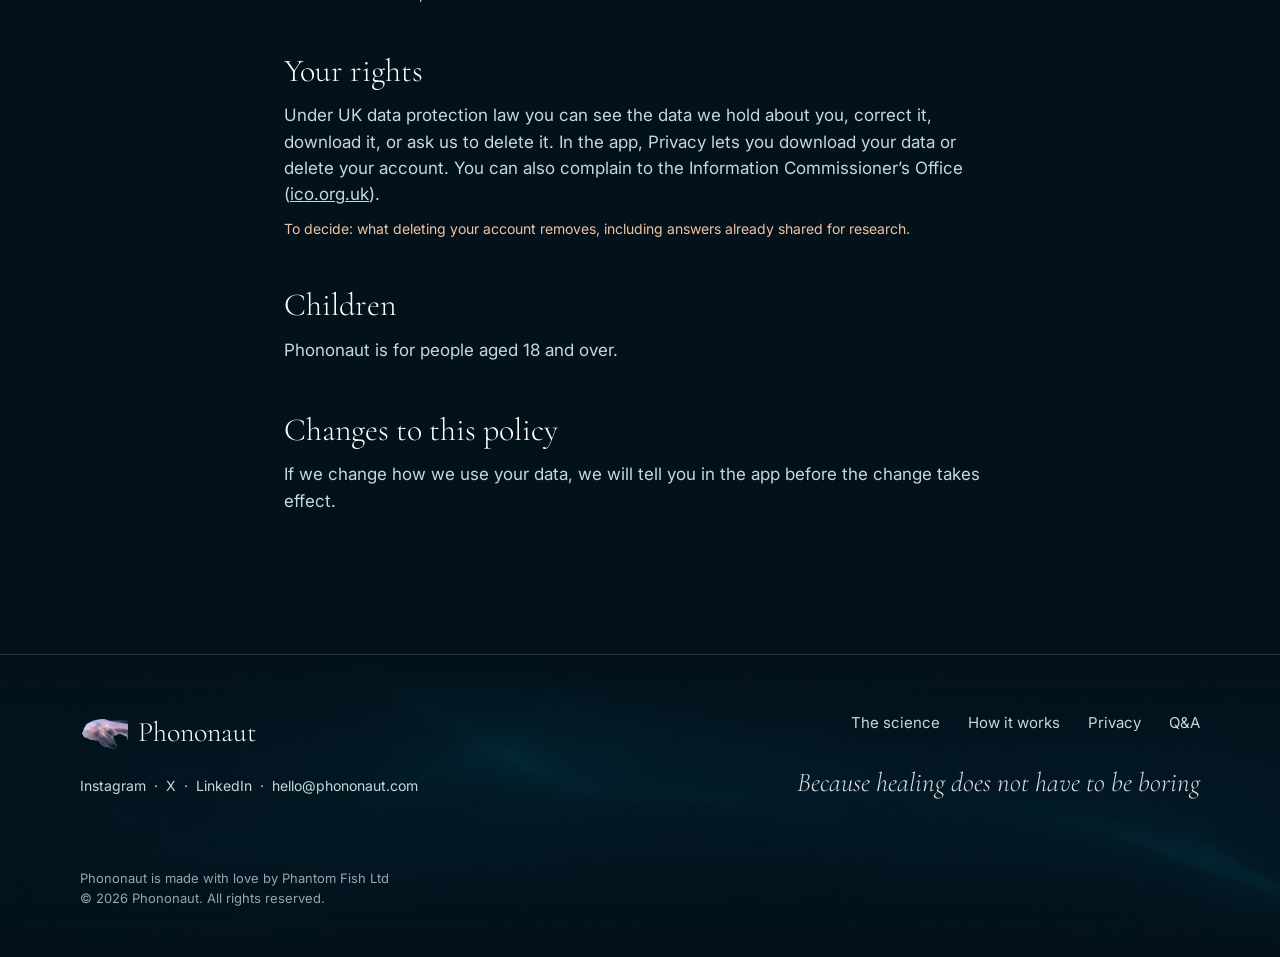
==== commit 8859afc5: "Soft fades between sections instead of hard lines; the science heading moves into its section" ====
--- a/privacy.html
+++ b/privacy.html
@@ -9,7 +9,7 @@
   <link rel="preconnect" href="https://fonts.googleapis.com">
   <link rel="preconnect" href="https://fonts.gstatic.com" crossorigin>
   <link href="https://fonts.googleapis.com/css2?family=Cormorant+Garamond:ital,wght@0,300;1,300&family=Inter:wght@400;500&display=swap" rel="stylesheet">
-  <link rel="stylesheet" href="styles.css?v=1795516985">
+  <link rel="stylesheet" href="styles.css?v=1795517052">
 </head>
 <body>
 
--- a/styles.css
+++ b/styles.css
@@ -103,8 +103,8 @@
 .hero__sub { margin: 22px 0 36px; font-size: 21px; }
 
 /* Science moments */
-.lead { font-size: 56px; text-align: center; padding-top: 120px; }
-.science { position: relative; padding: 90px 0 140px; }
+.lead { font-size: 56px; text-align: center; padding: 0 16px 70px; }
+.science { position: relative; padding: 120px 0 140px; }
 .science__grid { display: grid; grid-template-columns: 1fr 1fr; gap: 88px; align-items: stretch; }
 .science__felt { display: flex; flex-direction: column; padding-top: 44px; }
 .science__felt h3 { font-size: 34px; line-height: 1.2; margin-bottom: 0; }
@@ -215,10 +215,13 @@
 main > section:not(.hero):not(.wrap)::before, .footer::before {
   content: ""; position: absolute; inset: 0; z-index: -1; pointer-events: none;
   background:
-    linear-gradient(to bottom, var(--sea) 0%, rgba(3,17,26,.35) 22%, rgba(3,17,26,.35) 78%, var(--sea) 100%),
+    linear-gradient(rgba(3,17,26,.35), rgba(3,17,26,.35)),
     url("images/water.jpg?v=1795513980") var(--wpos, center) / var(--wsize, cover) no-repeat;
   transform: var(--wflip, none);
   opacity: var(--wo, .9);
+  /* the water fades out softly at the top and bottom of every section, so there is never a hard line */
+  -webkit-mask-image: linear-gradient(to bottom, transparent 0, #000 min(160px, 35%), #000 calc(100% - min(160px, 35%)), transparent 100%);
+          mask-image: linear-gradient(to bottom, transparent 0, #000 min(160px, 35%), #000 calc(100% - min(160px, 35%)), transparent 100%);
 }
 main > section:nth-of-type(4n+1) { --wpos: 15% 25%; --wsize: 140% auto; }
 main > section:nth-of-type(4n+2) { --wpos: 75% 60%; --wsize: 130% auto; --wflip: scaleX(-1); }
@@ -301,7 +304,7 @@
   .hero__words { padding: 0 16px; }
   .hero h1 { font-size: 44px; }
   .hero__sub { font-size: 18px; }
-  .lead { font-size: 38px; padding: 72px 16px 0; }
+  .lead { font-size: 38px; padding: 0 16px 48px; }
   .science__grid { grid-template-columns: 1fr; gap: 48px; }
   .science__moment { font-size: 40px; }
   .science__felt { padding-top: 0; }
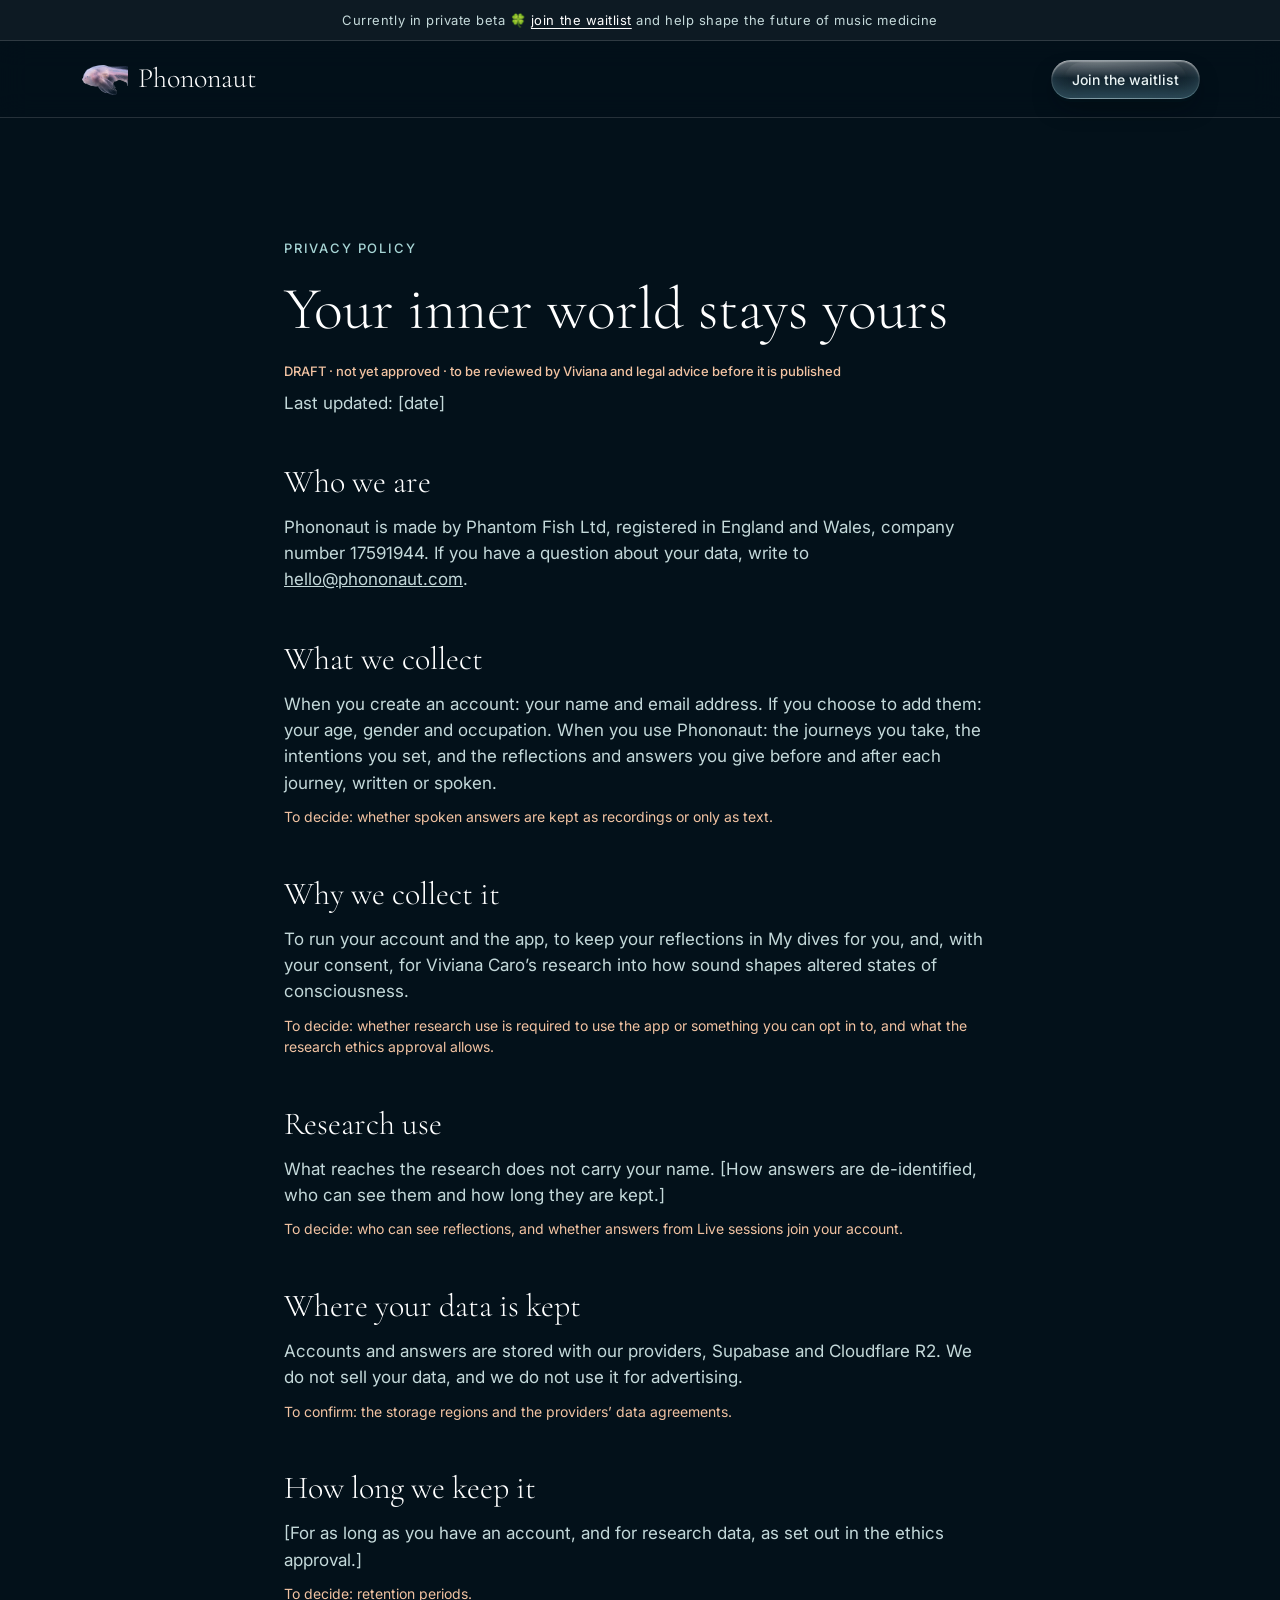
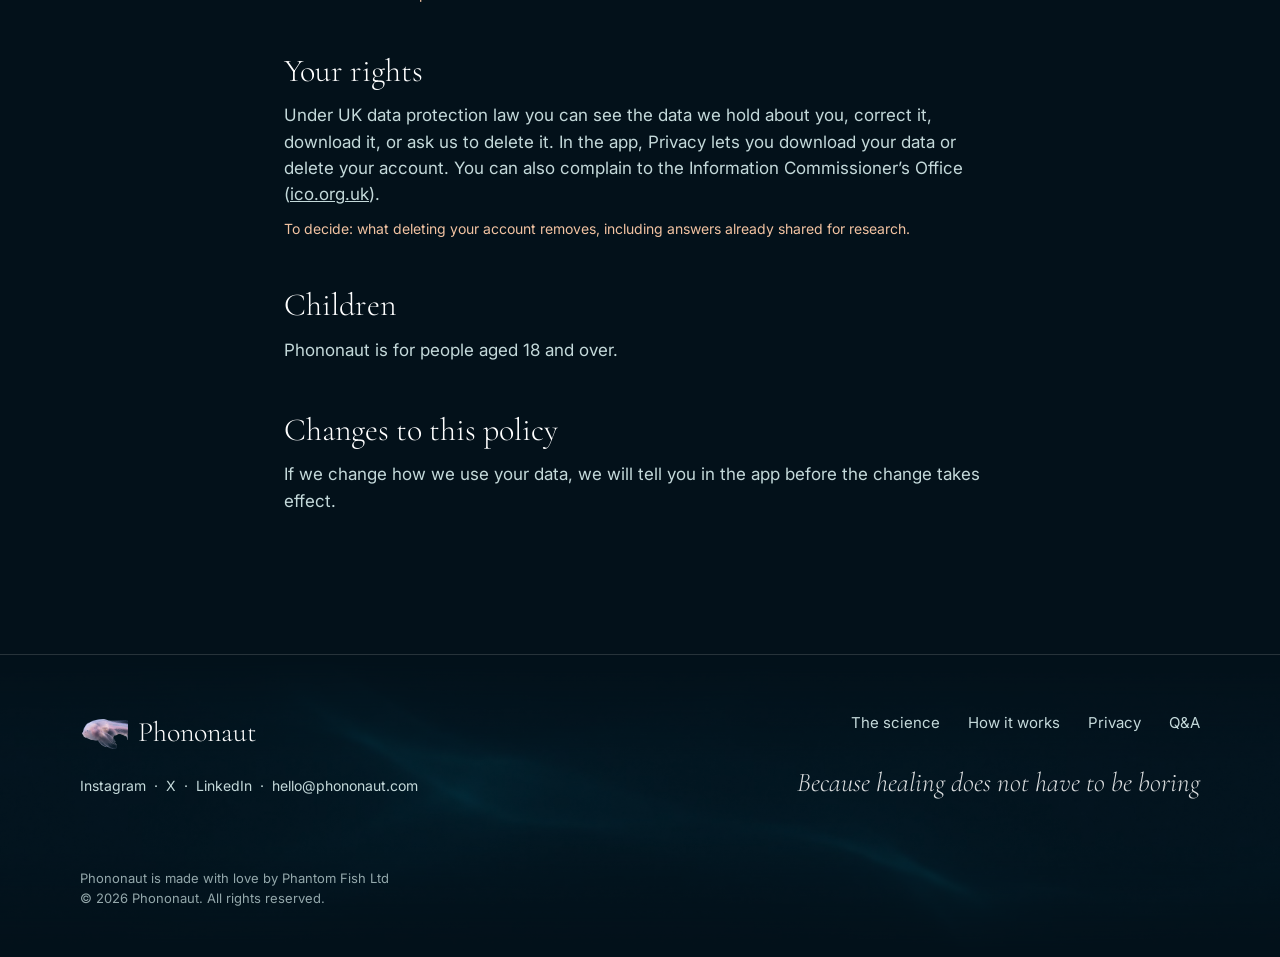
==== commit 249b5e68: "'For those feeling burnt out…' gets a large section of its own; water always covers each section" ====
--- a/privacy.html
+++ b/privacy.html
@@ -9,7 +9,7 @@
   <link rel="preconnect" href="https://fonts.googleapis.com">
   <link rel="preconnect" href="https://fonts.gstatic.com" crossorigin>
   <link href="https://fonts.googleapis.com/css2?family=Cormorant+Garamond:ital,wght@0,300;1,300&family=Inter:wght@400;500&display=swap" rel="stylesheet">
-  <link rel="stylesheet" href="styles.css?v=1795517052">
+  <link rel="stylesheet" href="styles.css?v=1795517403">
 </head>
 <body>
 
--- a/styles.css
+++ b/styles.css
@@ -223,12 +223,12 @@
   -webkit-mask-image: linear-gradient(to bottom, transparent 0, #000 min(160px, 35%), #000 calc(100% - min(160px, 35%)), transparent 100%);
           mask-image: linear-gradient(to bottom, transparent 0, #000 min(160px, 35%), #000 calc(100% - min(160px, 35%)), transparent 100%);
 }
-main > section:nth-of-type(4n+1) { --wpos: 15% 25%; --wsize: 140% auto; }
-main > section:nth-of-type(4n+2) { --wpos: 75% 60%; --wsize: 130% auto; --wflip: scaleX(-1); }
-main > section:nth-of-type(4n+3) { --wpos: 40% 85%; --wsize: 160% auto; --wflip: scaleY(-1); }
-main > section:nth-of-type(4n)   { --wpos: 90% 15%; --wsize: 150% auto; --wflip: scale(-1, -1); }
+main > section:nth-of-type(4n+1) { --wpos: 15% 25%; --wsize: cover; }
+main > section:nth-of-type(4n+2) { --wpos: 75% 60%; --wsize: cover; --wflip: scaleX(-1); }
+main > section:nth-of-type(4n+3) { --wpos: 40% 85%; --wsize: cover; --wflip: scaleY(-1); }
+main > section:nth-of-type(4n)   { --wpos: 90% 15%; --wsize: cover; --wflip: scale(-1, -1); }
 .statement--water, .section--water { --wo: 1; --wsize: cover; --wpos: center; }
-.footer { --wpos: 30% 70%; --wsize: 160% auto; --wo: .5; }
+.footer { --wpos: 30% 70%; --wsize: cover; --wo: .5; }
 .statement--water { padding: 160px 0; }
 
 /* Questions */
@@ -404,9 +404,9 @@
 .footer__tagline { font-family: var(--serif); font-style: italic; font-weight: 300; font-size: 27px; color: var(--white); opacity: .85; }
 @media (max-width: 760px) { .footer__right { align-items: flex-start; } }
 
-.statement--for { padding: 120px 0 40px; }
-.statement--for p { font-size: 44px; max-width: 980px; text-wrap: balance; }
-@media (max-width: 760px) { .statement--for { padding: 72px 0 8px; } .statement--for p { font-size: 30px; } }
+.statement--for { min-height: min(88vh, 820px); display: flex; align-items: center; justify-content: center; padding: 160px 24px; }
+.statement--for p { font-size: clamp(44px, 5.6vw, 80px); line-height: 1.12; max-width: 1180px; text-wrap: balance; }
+@media (max-width: 760px) { .statement--for { min-height: min(80vh, 640px); padding: 100px 20px; } .statement--for p { font-size: 40px; } }
 
 /* Testimonies drift slowly and continuously, as on acousticstates.com */
 .voices__row { overflow: hidden; padding: 12px 0 28px; scroll-snap-type: none; }
